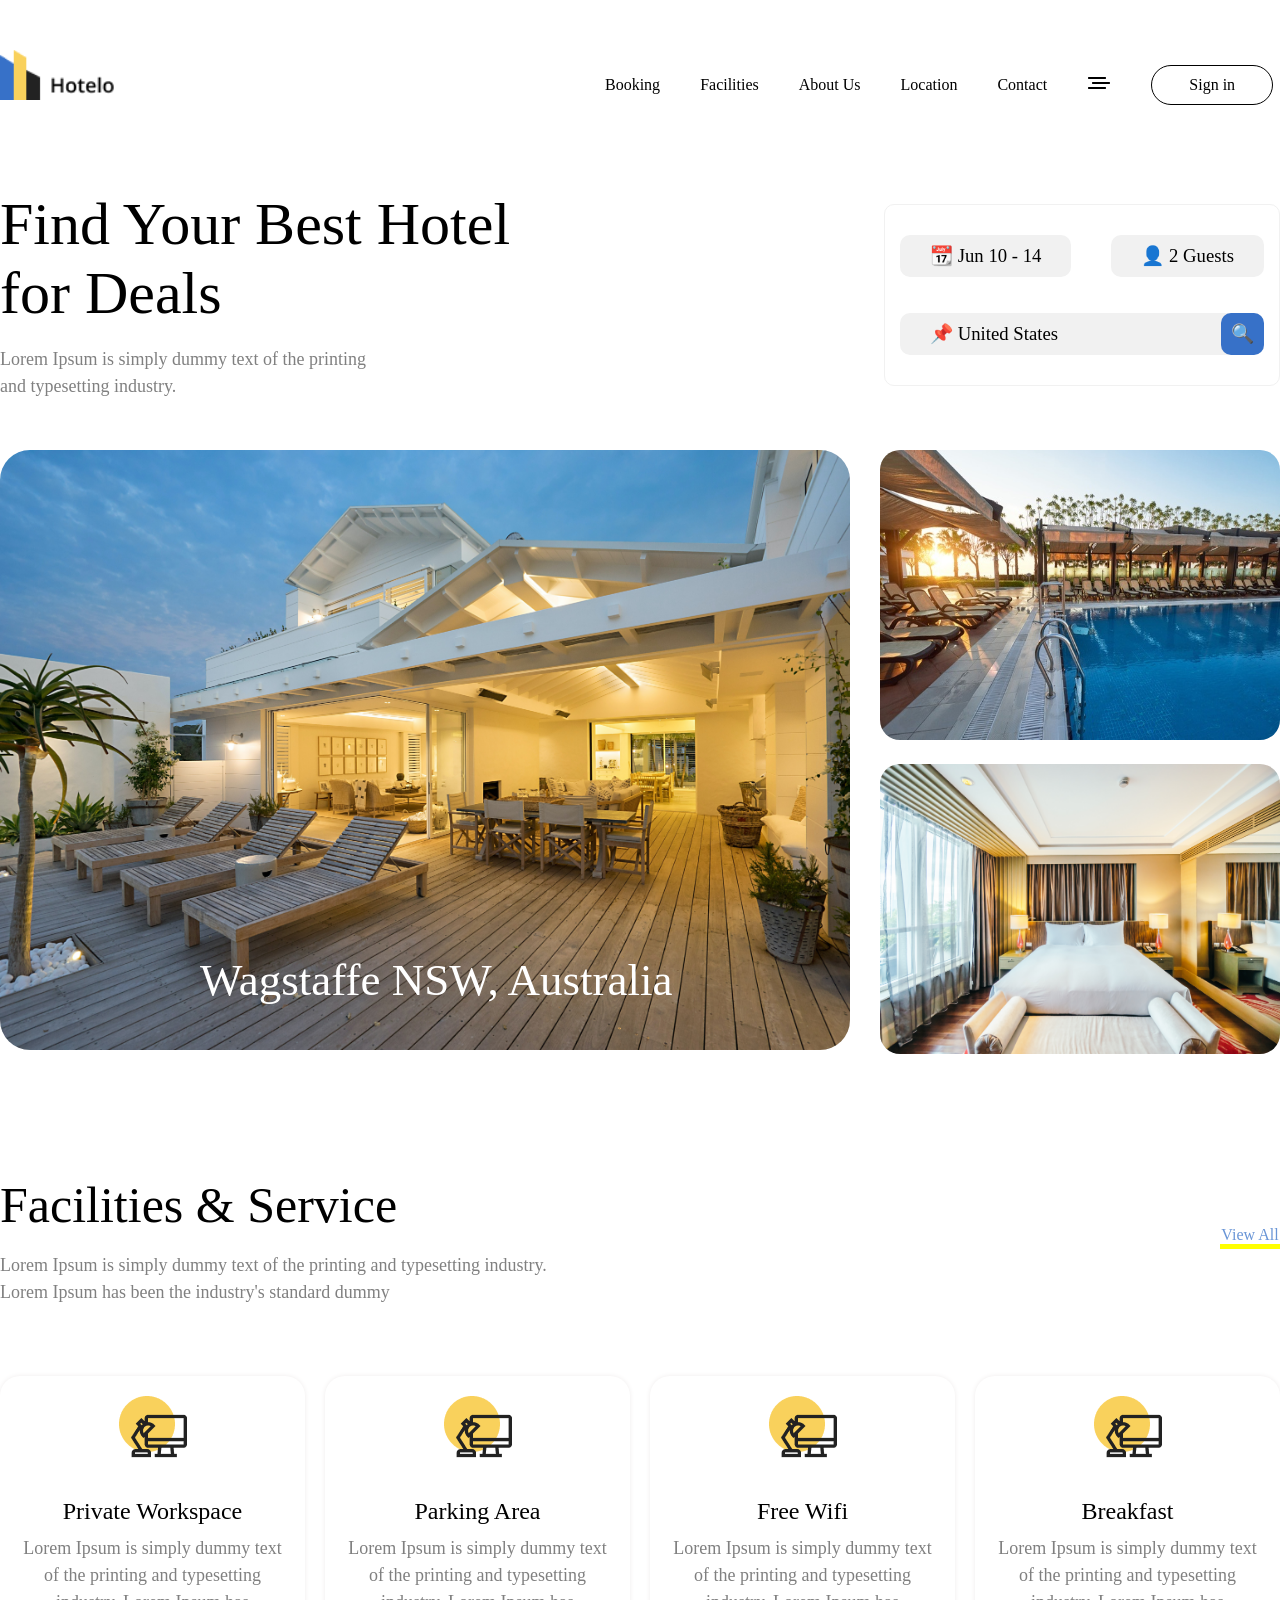
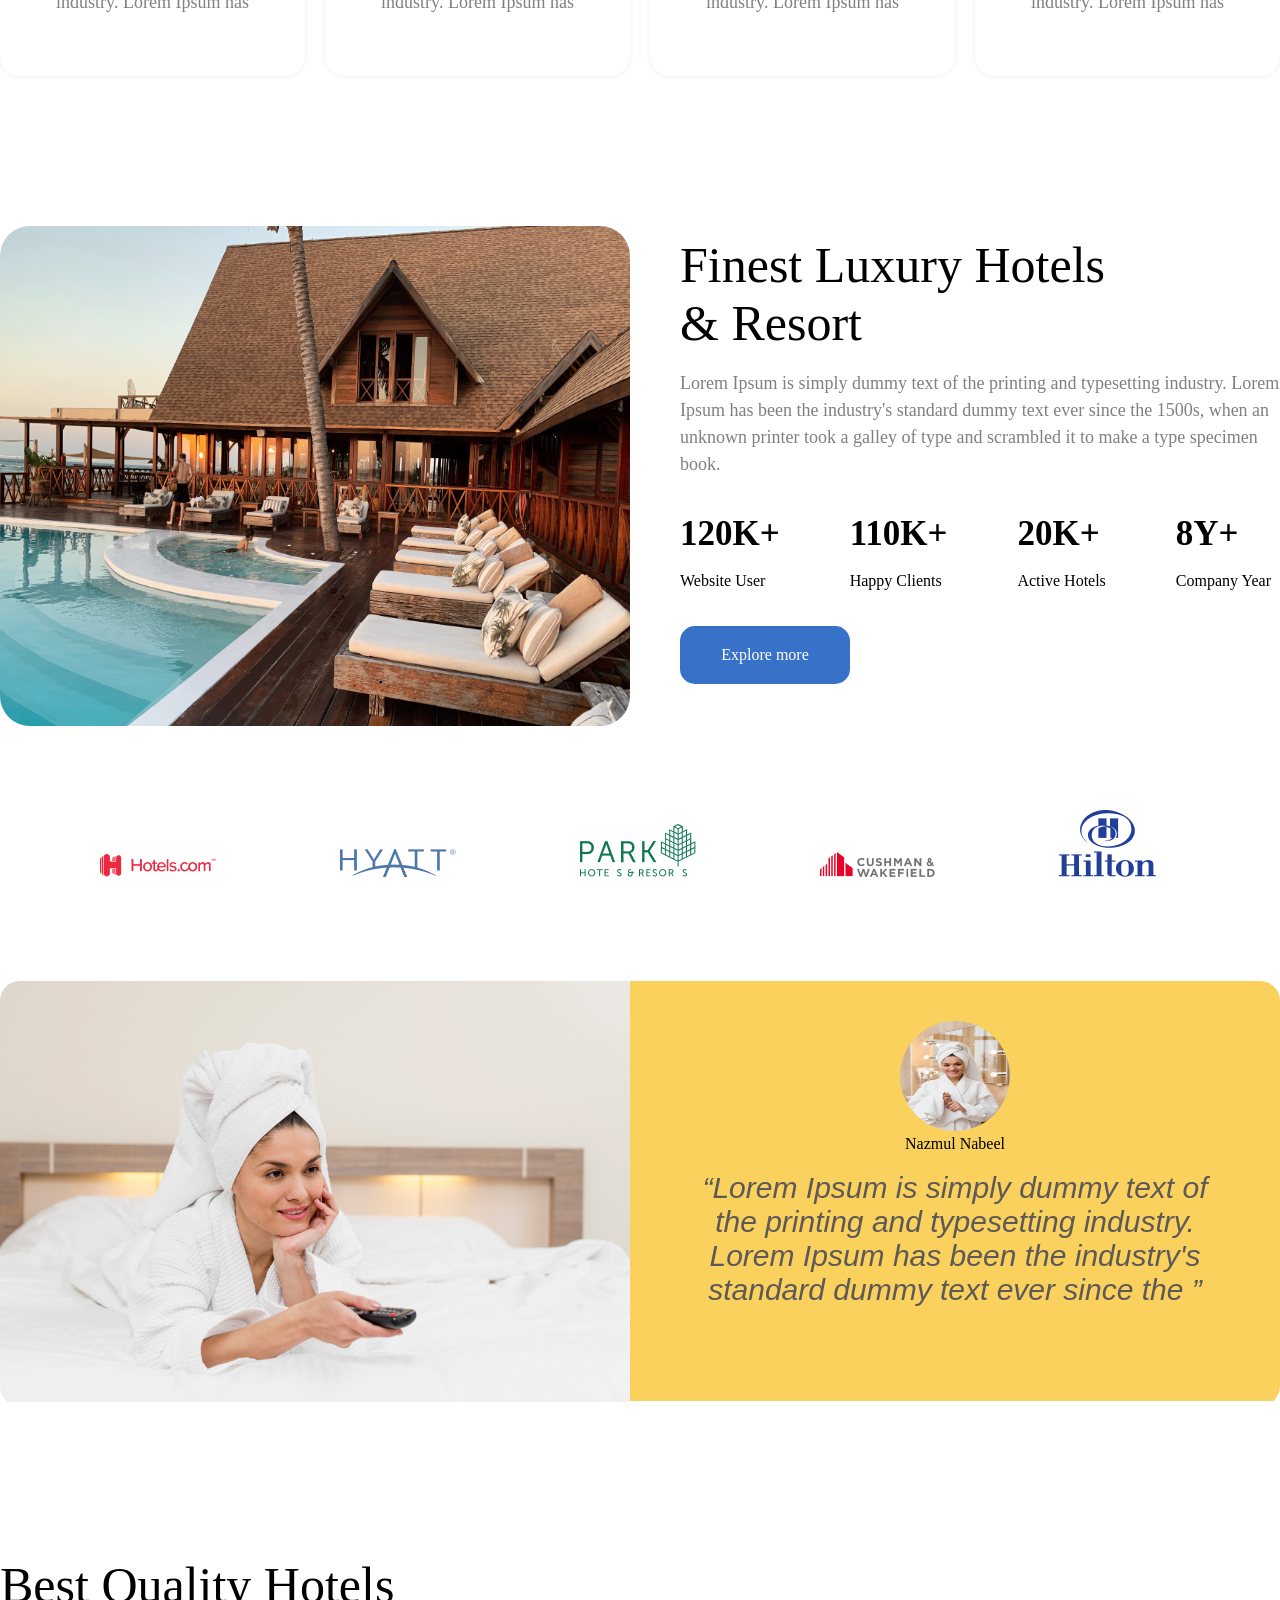
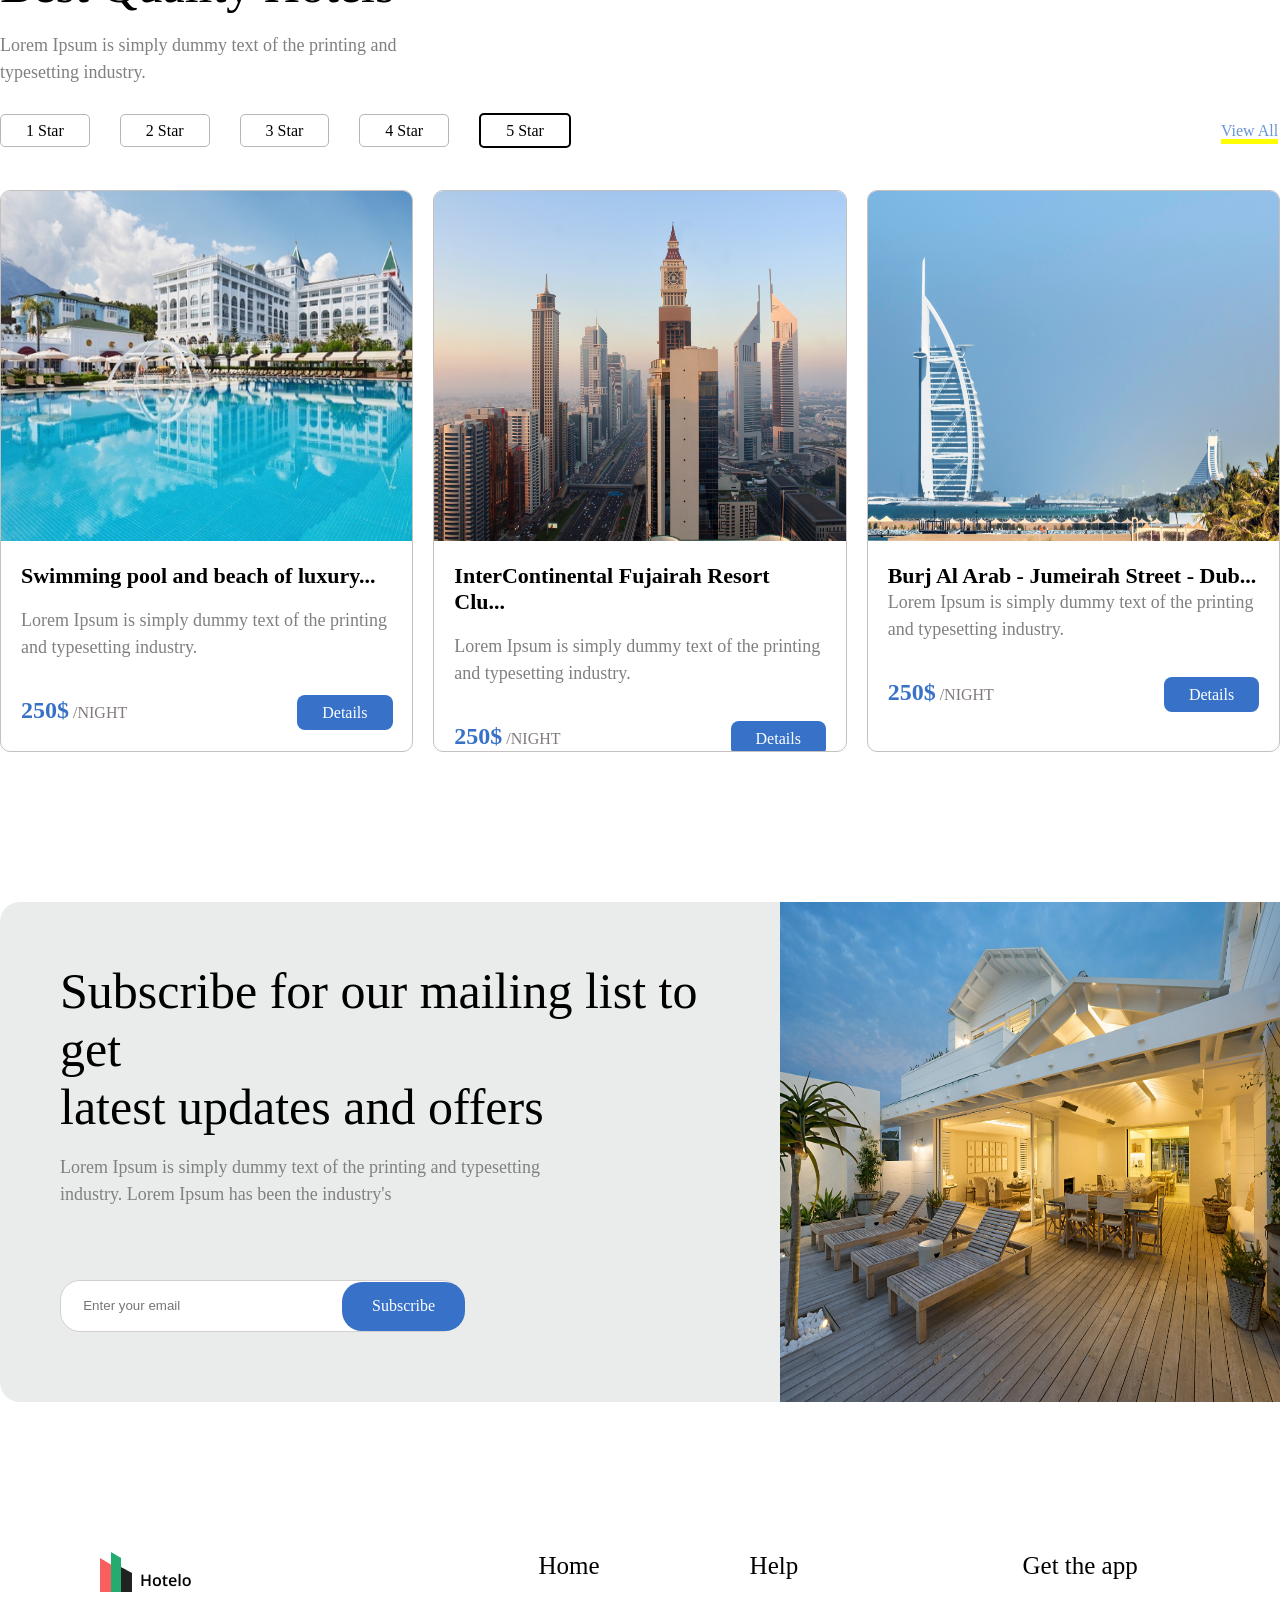
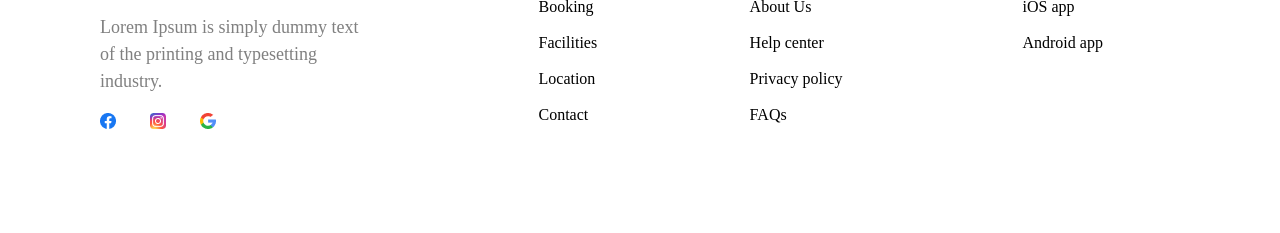
==== index.html @ 79c93b38 "sector okhir" ====
<!DOCTYPE html>
<html lang="en">
<head>
    <meta charset="UTF-8">
    <meta name="viewport" content="width=device-width, initial-scale=1.0">
    <title>Document</title>
    <link rel="stylesheet" href="barnoma.css">
</head>
<body>
    <div class="yak">
        <img src="/suratho/logo.png" alt="">
        <div class="a">
            <p>Booking</p>
            <p>Facilities</p>
            <p>About Us</p>
            <p>Location</p>
            <p>Contact</p>
            <p><img src="/suratho/menu.png" alt=""></p>
            <p class="a2">Sign in</p>
        </div>
    </div><br><br><br><br><br>
    <div class="du">
        <div>
            <h1 class="h1">Find Your Best Hotel <br> for Deals</h1><br>
            <p class="b2">Lorem Ipsum is simply dummy text of the printing <br> and typesetting industry.</p>
        </div>

        <div class="diva">
        <div class="divcha l">
            <h3 class="h33" >📆 Jun 10 - 14</h3>
            <h3 class="h33" >👤 2 Guests</h3>
        </div><br><br>
        <div class="divcha divcha2">
            <h3 style="font-weight: 400; padding: 10px 30px;">📌 United States</h3>
            <h3 class="kobus">🔍</h3>
        </div>
        </div>
    </div>
    <div class="bb">
        <div class="bba">
            <img class="bb1" src="/suratho/0aa79cee4c5f9ad91caf1a76918bd764de455822.jpg" alt="">
            <p class="bb3">Wagstaffe NSW, Australia</p>
        </div>
        <div class="bbs">
            <img class="bb2" src="/suratho/0547943416022c13d3003c291d706c39757c4563.jpg" alt="">
            <img class="bb2" src="/suratho/b65bb3172a5871f28a7e9238abd52b79dd145bc7.jpg" alt="">
        </div>
    </div>
    <div class="se">
        <div class="c">
            <h1 class="c7">Facilities & Service</h1><br>
            <p class="b2">Lorem Ipsum is simply dummy text of the printing and typesetting industry. <br> Lorem Ipsum has been the industry's standard dummy </p>
        </div>
        <div class="cc">
            <p class="c1">View All</p></div>
    </div>
    <div class="cse">
        <div class="cc2">
            <img class="rasm" src="/suratho/Group 78.png" alt="">
            <p class="c5">Private Workspace</p>
            <p class="b2 p">Lorem Ipsum is simply dummy text of the printing and typesetting industry. Lorem Ipsum has</p>
        </div>
        <div class="cc2">
            <img class="rasm" src="/suratho/Group 78.png" alt="">
            <p class="c5">Parking Area</p>
            <p class="b2 p">Lorem Ipsum is simply dummy text of the printing and typesetting industry. Lorem Ipsum has</p>
        </div>
        <div class="cc2">
            <img class="rasm" src="/suratho/Group 78.png" alt="">
            <p class="c5">Free Wifi</p>
            <p class="b2 p">Lorem Ipsum is simply dummy text of the printing and typesetting industry. Lorem Ipsum has</p>
        </div>
        <div class="cc2">
            <img class="rasm" src="/suratho/Group 78.png" alt="">
            <p class="c5">Breakfast</p>
            <p class="b2 p">Lorem Ipsum is simply dummy text of the printing and typesetting industry. Lorem Ipsum has</p>
        </div>
    </div>
    <div class="chor">
        <div class="d"><img class="sur" src="/suratho/6e54459f9fb5a64832fabd87f2ac6a8c205bda63.jpg" alt=""></div>
        <div class="dd">
            <h1 class="c7">Finest Luxury Hotels <br>& Resort</h1><br> 
            <p class="b2">Lorem Ipsum is simply dummy text of the printing and typesetting industry. Lorem Ipsum has been the industry's standard dummy text ever since the 1500s, when an unknown printer took a galley of type and scrambled it to make a type specimen book.</p><br><br>
            <div class="dw">
                <div class="ddd">
                    <p class="d1">120K+</p><br>
                    <p>Website User</p>
                </div>
                <div class="ddd">
                    <p class="d1">110K+</p><br>
                    <p>Happy Clients</p>
                </div>
                <div class="ddd">
                    <p class="d1">20K+</p><br>
                    <p>Active Hotels</p>
                </div>
                <div class="ddd">
                    <p class="d1">8Y+</p><br>
                    <p>Company Year</p><br><br>
                </div>
            </div>
                <p class="d2">Explore more</p>
        </div>
    </div>
    <div class="panj">
        <img class="f" src="/suratho/Group (1).png" alt="">
        <img class="f" src="/suratho/Group (2).png" alt="">
        <img class="f" src="/suratho/g7402.png" alt="">
        <img class="" src="/suratho/Vector (2).png  " alt="">  <img class="f" src="/suratho/Vector (3).png" alt="">
        <img class="" src="/suratho/Group (3).png" alt="">
    </div>
    <div class="shash">
        <div class="g">    
            <img class="g1" src="/suratho/a42321b5734e60d9dc0d523585b0866c8ec7f13e.jpg" alt="">
        </div>
        <div class="gg">
            <img class="g2" src="/suratho/0a1e91fcc7a2b1d5b880a7ae38500f1c8b71940d.jpg" alt="">
            <p>Nazmul Nabeel</p><br>
            <p class="g3">“Lorem Ipsum is simply dummy text of the printing and typesetting industry. Lorem Ipsum has been the industry's standard dummy text ever since the ”</p>
        </div>
    </div>
    <div class="haft">
        <div class="h">
            <h1 class="c7">Best Quality Hotels</h1><br>
            <p class="b2">Lorem Ipsum is simply dummy text of the printing and <br> typesetting industry.</p><br><br>   
            <span class="h3">1 Star</span><span class="h3">2 Star</span><span class="h3">3 Star</span><span class="h3">4 Star</span><span class="h2">5 Star</span><span class="c1">View All</span>
        </div>
        <div class="hh">
            <div class="hh1">
                <img class="h5" src="/suratho/d17e1e470714a8e308508e9b78831f2c15919e12.jpg" alt=""><br><br>
                <h3 class="h8">Swimming pool and beach of luxury...</h3><br>
                <p class="b2 i">Lorem Ipsum is simply dummy text of the printing and typesetting industry.</p><br><br>
                <span class="h10">250$</span><span class="h9"> /NIGHT</span><span class="h11">Details</span>
            </div>
            <div class="hh1">
                <img class="h5" src="/suratho/82d24fffd10d985c1728a6e87078d28a005b0eaf.jpg" alt=""><br><br>
                <h3 class="h8">InterContinental Fujairah Resort Clu...</h3><br>
                <p class="b2 i">Lorem Ipsum is simply dummy text of the printing and typesetting industry.</p><br><br>
                <span class="h10">250$</span><span class="h9"> /NIGHT</span><span class="h11">Details</span>
            </div>
            <div class="hh1">
                <img class="h5" src="/suratho/8c123b7ab0edb8a42778b303db8c836d6b7d6777.jpg" alt=""><br><br>
                <h3 class="h8">Burj Al Arab - Jumeirah Street - Dub...</h3><br50px>
                <p class="b2 i">Lorem Ipsum is simply dummy text of the printing and typesetting industry.</p><br><br>
                <span class="h10">250$</span><span class="h9"> /NIGHT</span><span class="h11">Details</span>
            </div>
        </div>
    </div>
    <div class="hasht">
        <div class="j">
            <h1 class="c7 v">Subscribe for our mailing list to get <br> latest updates and offers</h1><br>
            <p class="b2">Lorem Ipsum is simply dummy text of the printing and typesetting <br> industry. Lorem Ipsum has been the industry's </p><br><br><br><br>
            <div class="jj">
                <input class="j1" type="text" placeholder="      Enter your email"><span class="j2">Subscribe</span>
            </div>
        </div>
        <div class="jjj">
            <img class="j3" src="/suratho/0aa79cee4c5f9ad91caf1a76918bd764de455822.jpg" alt="">
        </div>
    </div>
    <div class="nuh">
        <div class="k">
            <img src="/suratho/Group 19.png" alt=""><br><br>
            <p class="b2">Lorem Ipsum is simply dummy text <br> of the printing and typesetting <br> industry.</p><br>
                <img class="k1" src="/suratho/Group 23.png" alt="">
                <img class="k1" src="/suratho/Group 24.png" alt="">
                <img src="/suratho/search 1.png" alt="">
        </div>
        <div class="kk">
            <p class="k3">Home</p><br>
            <p>Booking</p><br>
            <p>Facilities</p><br>
            <p>Location</p><br>
            <p>Contact</p>
        </div>
        <div class="kkk">
          <p class="k3">Help</p><br>
            <p>About Us</p><br>
            <p>Help center</p><br>
            <p>Privacy policy</p><br>
            <p>FAQs</p>   
        </div>
        <div class="kkkk">
          <p class="k3">Get the app</p><br>
            <p>iOS app</p><br>
            <p>Android app</p><br> 
        </div>
    </div>
</body>
</html>
---- barnoma.css ----
*{
    margin: 0;
    padding: 0;
}
body{
   max-width: 1280px;
   margin: auto;
   margin-bottom: 100px;
}
.yak{
    display: flex;
    height: 50px;
    margin-top: 50px;
}
.a{
    display: flex;
    gap: 40px;
    padding-left: 490px;
    padding-top: 20px;
    align-items: center;
}
.a1{
    padding-top: 20px;
    padding-left: 15px;
}
.a2{
    border: 1px solid black;
    border-radius: 40px;
    width: 80px;
    text-align: center;
    padding: 10px 20px;   
}
.divcha{
    display: flex;
    justify-content: space-between;
}
.diva{
    border: 1px solid rgb(241, 241, 241);
    width: fit-content;
    border-radius: 10px;
    padding:30px 15px;
}
.b2{
    font-size: 18px;
    color: gray;
    line-height: 1.5;
}
.h33{
    background-color: rgb(241, 241, 241) ;
    padding: 10px 30px;
    border-radius: 10px;
    font-weight: 400;
}
.h4{
    font-weight: 400; 
    padding: 10px 30px;
}
.divcha2{
    background-color: rgb(241, 241, 241) ;
    align-items: center;
    border-radius: 10px;
}
.kobus{
    background-color: #3771C8;
    padding: 10px;
    border-radius: 10px;
    font-weight: 400;
}
.l{
    gap: 40px;
}
.du{
    display: flex;
    align-items: center;
    justify-content: space-between;
}
.h1{
    font-size: 60px;
    font-weight: 500;
}
.bb{
    display: flex;
    gap: 30px;
    padding-top: 50px;
}
.bb1{
    width: 850px;
    height: 600px;
    border-radius: 30px;
}
.bb2{
    border-radius: 20px;
    width: 400px;
    height: 290px;
    margin-bottom: 20px;
}
.bb3{
    position: sticky;
    font-size: 45px;
    padding-left: 200px;
    color: white;
    position: relative;
    bottom: 100px;
}
.se{
    display: flex;
    justify-content: space-between;
    margin-top: 70px;
}
.c7{
    font-size: 50px;
    font-weight: 500;
}
.c1{
    color: #6995D6;
    padding-top: 50px;
    border-bottom: 5px solid yellow;
    width: 60px;
    text-align: center;
}
.cse{
    margin-top: 70px;
    display: flex;
    gap: 20px;
    text-align: center; 
}
.cc2{
    height: 300px;
    box-shadow: 0px 0px 5px rgb(239, 236, 236);
    border-radius: 20px;
}
.rasm{
    padding: 20px 0px;
}
.c5{
    padding-top: 10px;
    font-size: 24px;
    padding-bottom: 10px;
}
.p{
    padding: 0px 20px;
}
.chor{
    margin-top: 150px;
    margin-bottom: 80px;
    display: flex;
    gap: 50px;
}
.sur{
    width: 630px;
    height: 500px;
    border-radius: 30px;
}
.dd{
    padding-top: 10px;
}
.dw{
    display: flex; 
    gap: 70px;
}
.d1{
    font-size: 35px;
    font-weight: 800;
}
.d2{
    background-color: #3771C8;
    padding: 20px 40px;
    color: white;
    width: 90px;
    text-align: center;
    border-radius: 15px;
}
.panj{
    margin: 0px 100px;
    margin-bottom: 100px;
}
.f{
    padding-right: 120px;
}
.shash{
    display: flex;
    margin-bottom: 150px;
    border-radius: 20px;
    overflow: hidden;
}
.g1{
    width: 630px;
}
.g2{
    width: 110px;
    height: 110px;
    border-radius: 50%;
}
.gg{
    background-color: #F9D15C;
    text-align: center;
    padding: 40px 70px;
    height: 340px;
}
.g3{
    font-family: 'Open Sans', sans-serif;
    font-style: italic;
    font-size: 30px;
    color: rgb(94, 89, 89);
}
.h3{
    border: 1px solid rgb(184, 181, 181);
    margin-right: 30px;
    padding: 7px 25px;
    border-radius: 5px;
}
.h2{
    border: 2px solid black;
    margin-right: 650px;
    padding: 7px 25px;
    border-radius: 5px;
}
.hh{
    padding-top: 50px;
    display: flex;
    gap: 20px;
}
.hh1{
    border: 1px solid rgb(199, 192, 192);
    border-radius: 10px;
    overflow: hidden;
    height: 560px;
}
.h5{
    width: 450px;
    height: 350px;
}
.h8{
    font-size: 22px;
    padding: 0px 20px;
}
.h9{
    color: rgb(130, 122, 122);
}
.h10{
    font-size: 24px;
    color: #3771C8;
    padding-left: 20px;
    font-weight: 700;
}
.h11{
    margin-left: 170px;
    background-color: #3771C8;
    padding: 9px 25px;
    color: white;
    border-radius: 8px;
}
.i{
    padding-left: 20px;
}
.hasht{
    margin-top: 150px;
    margin-bottom: 150px;
    display: flex;
    gap: 70px;
    background-color: #EAECEB;
    padding-left: 60px;
    height: 500px;
    border-radius: 20px;
}
.v{
    padding-top: 60px;
}
.j1{
    width: 400px;
    height: 50px;
    border-radius: 20px;
    border: 1px solid rgb(214, 207, 207);
}
.j2{
    background-color: #3771C8;
    border-radius: 20px;
    position: relative;
    left: -120px;
    color: white;
    padding-top: 14.5px;
    padding-bottom: 17.5px;
    padding-left: 30px;
    padding-right: 30px;
}
.j3{
    width: 500px;
    height: 500px;
}
.nuh{
    margin: 0px 100px;
    display: flex;
    gap: 100px;

}
.k1{
    padding-right: 30px;
}
.k3{
    font-size: 25px;
    font-weight: 500;
}
.kk{
    padding-left: 80px;
    padding-right: 50px;
}
.kkk{
    padding-right: 80px;
}
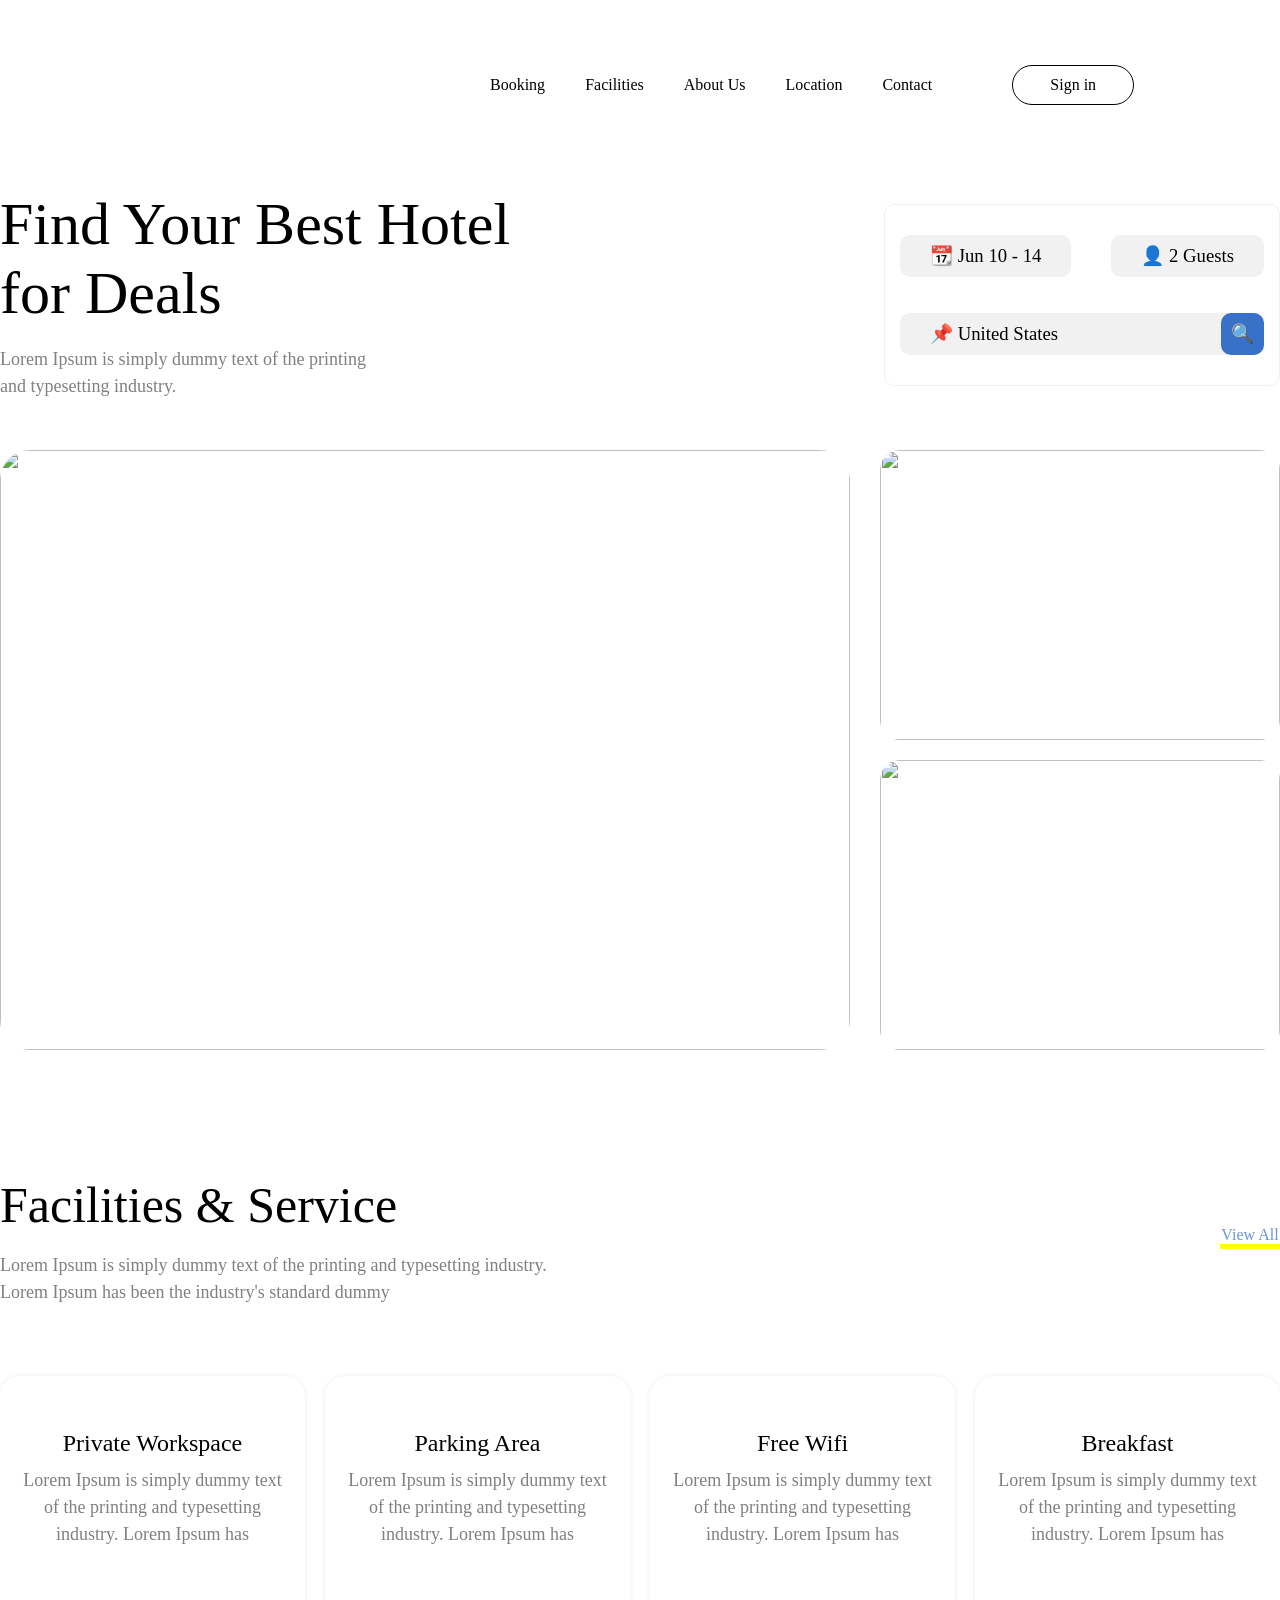
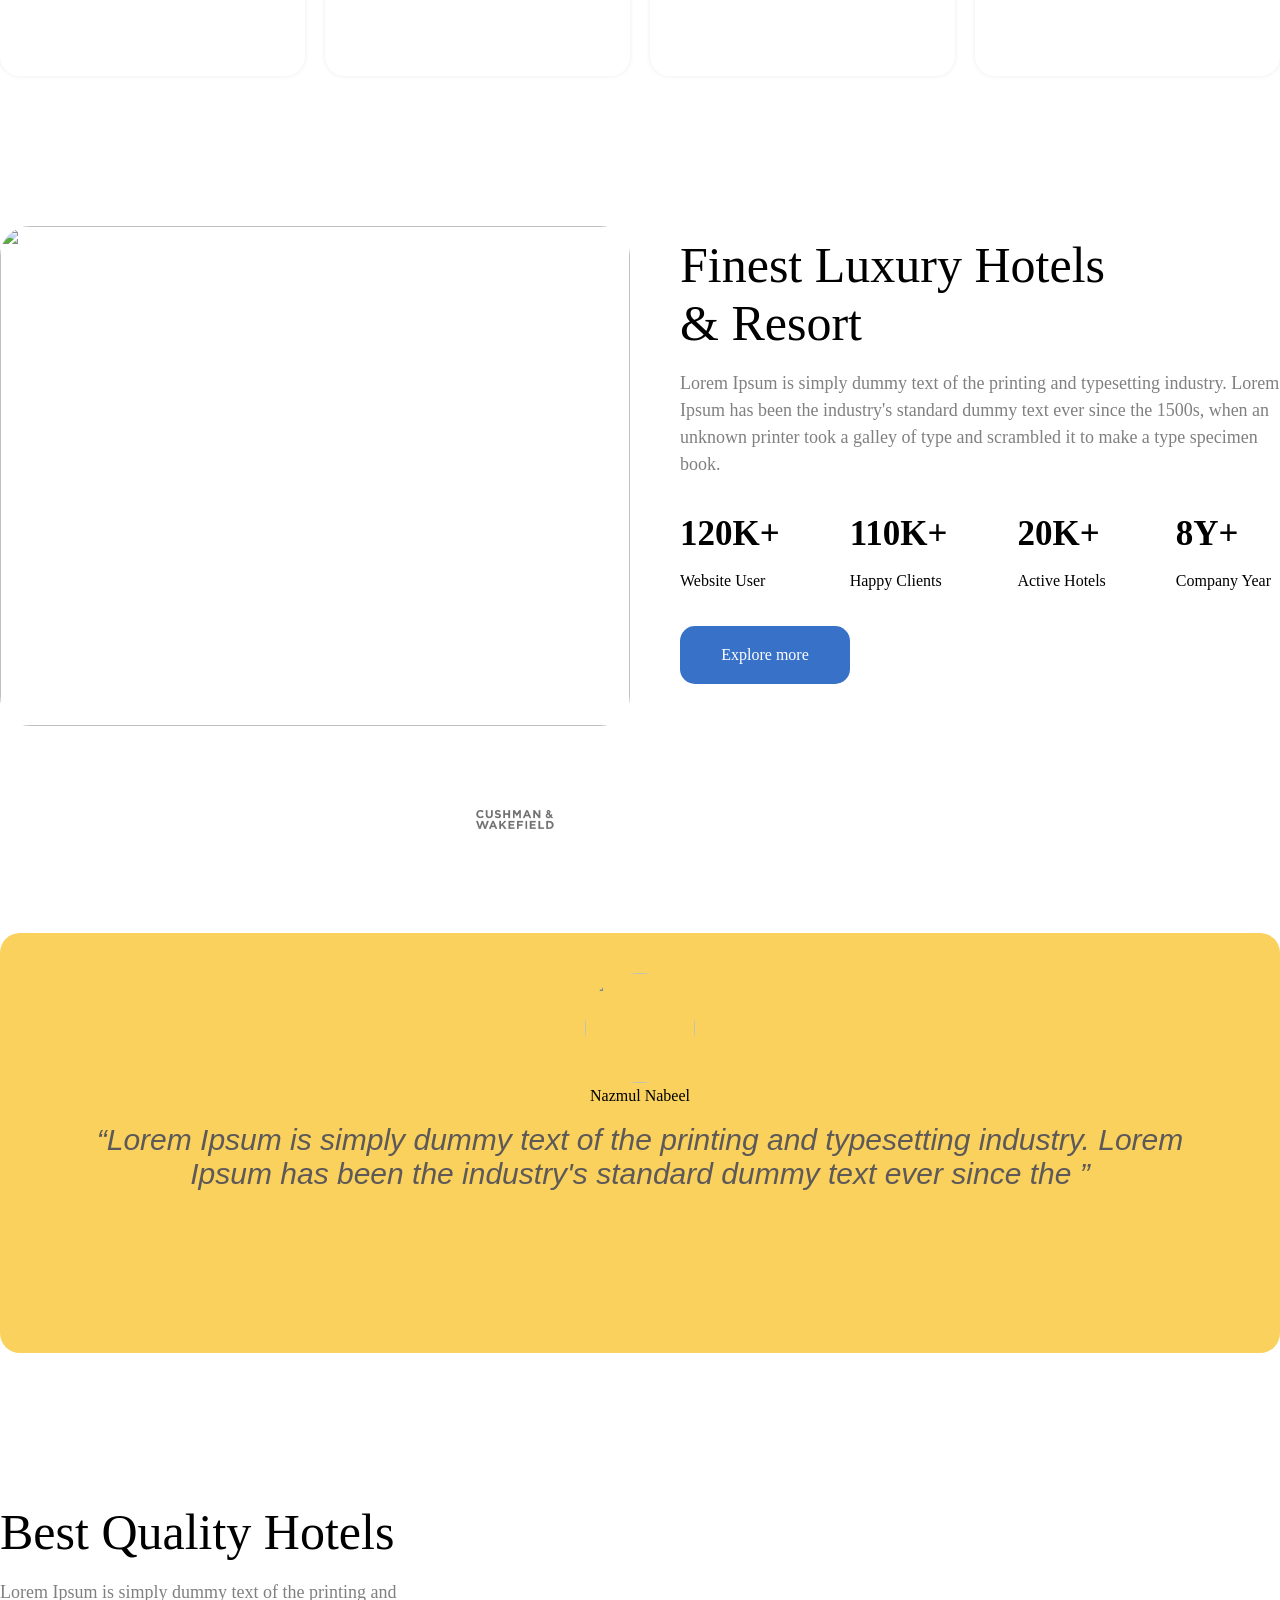
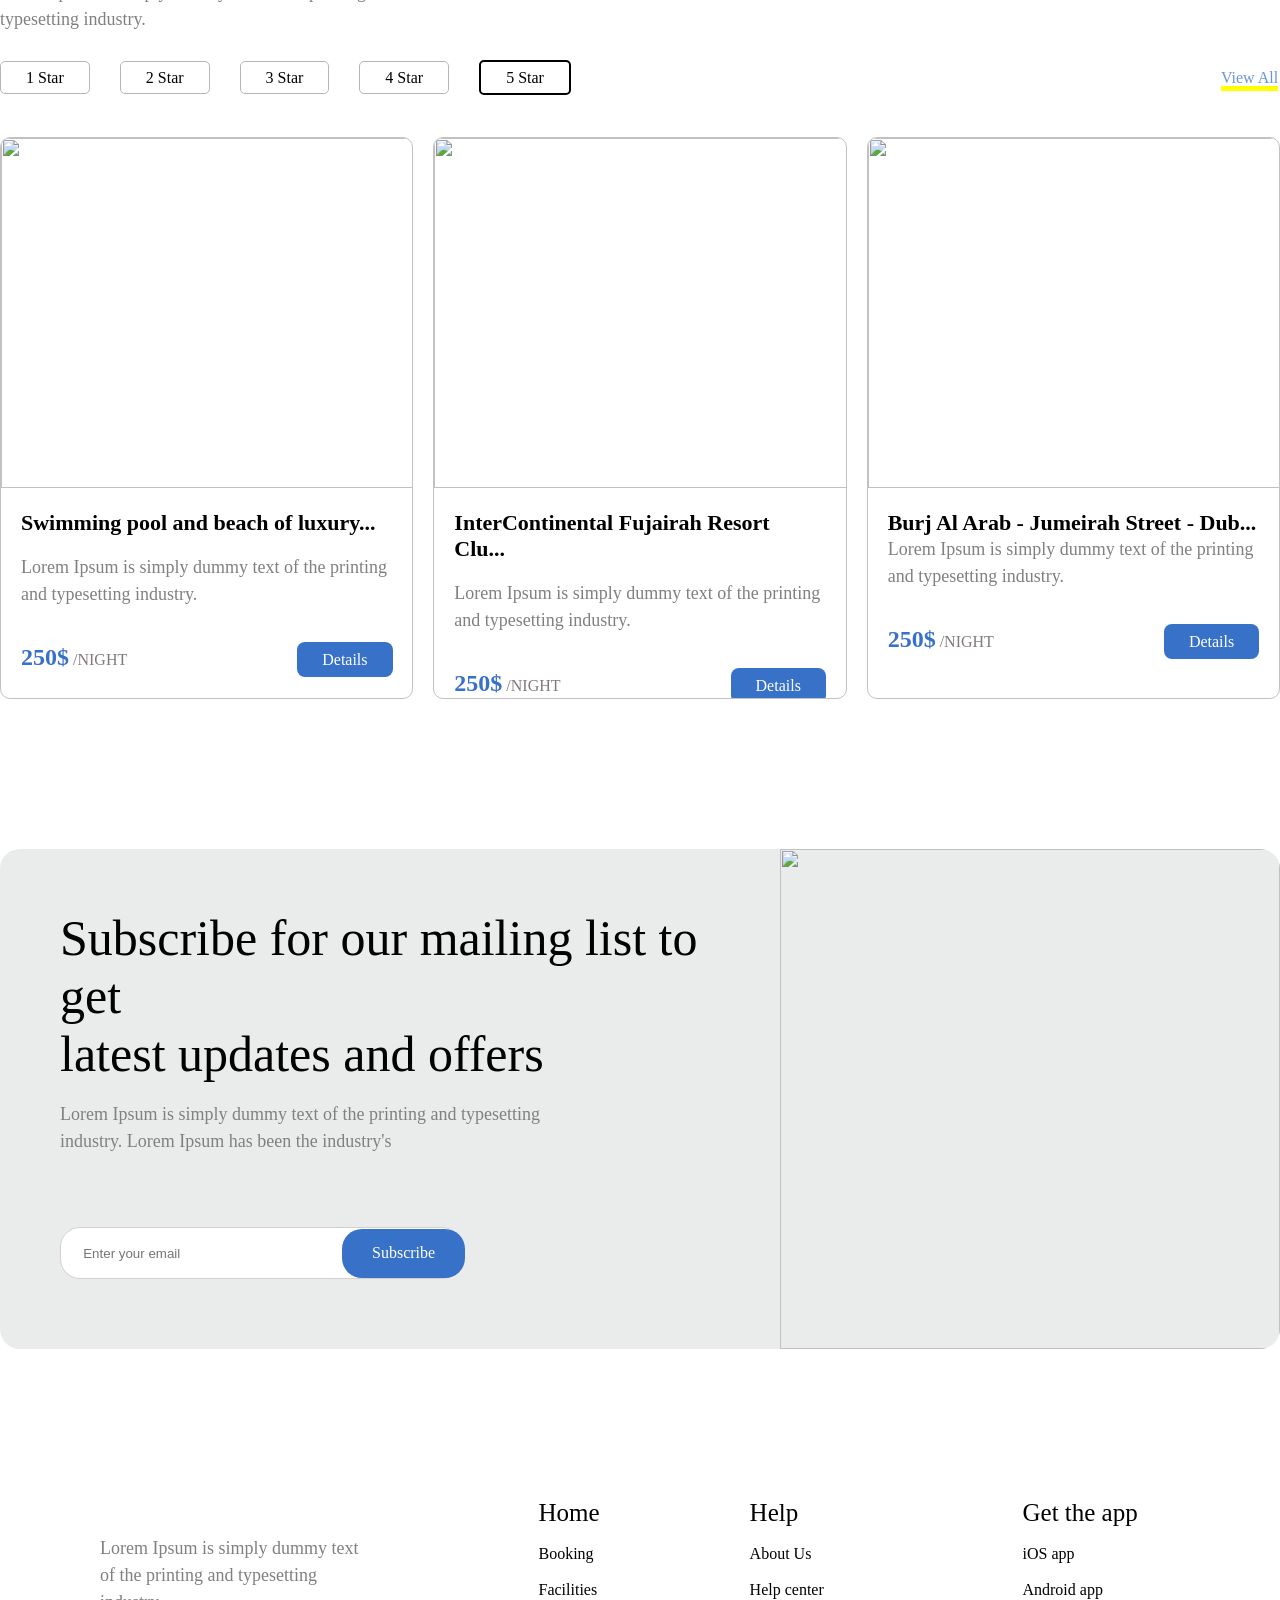
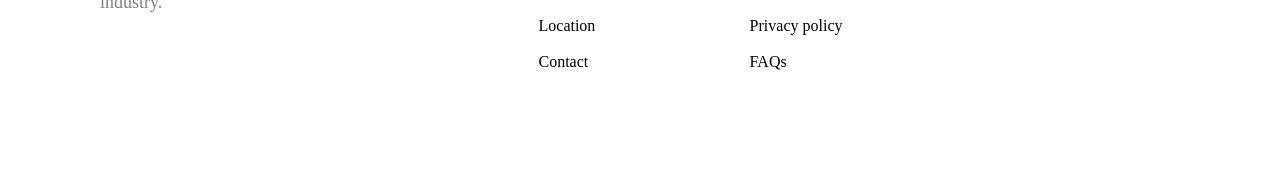
==== commit 305b8032: "tamom" ====
--- a/index.html
+++ b/index.html
@@ -8,14 +8,14 @@
 </head>
 <body>
     <div class="yak">
-        <img src="/suratho/logo.png" alt="">
+        <img src="suratho./logo.png" alt="">
         <div class="a">
             <p>Booking</p>
             <p>Facilities</p>
             <p>About Us</p>
             <p>Location</p>
             <p>Contact</p>
-            <p><img src="/suratho/menu.png" alt=""></p>
+            <p><img src="suratho./menu.png" alt=""></p>
             <p class="a2">Sign in</p>
         </div>
     </div><br><br><br><br><br>
@@ -38,12 +38,12 @@
     </div>
     <div class="bb">
         <div class="bba">
-            <img class="bb1" src="/suratho/0aa79cee4c5f9ad91caf1a76918bd764de455822.jpg" alt="">
+            <img class="bb1" src="suratho./0aa79cee4c5f9ad91caf1a76918bd764de455822.jpg" alt="">
             <p class="bb3">Wagstaffe NSW, Australia</p>
         </div>
         <div class="bbs">
-            <img class="bb2" src="/suratho/0547943416022c13d3003c291d706c39757c4563.jpg" alt="">
-            <img class="bb2" src="/suratho/b65bb3172a5871f28a7e9238abd52b79dd145bc7.jpg" alt="">
+            <img class="bb2" src="suratho./0547943416022c13d3003c291d706c39757c4563.jpg" alt="">
+            <img class="bb2" src="suratho./b65bb3172a5871f28a7e9238abd52b79dd145bc7.jpg" alt="">
         </div>
     </div>
     <div class="se">
@@ -56,28 +56,28 @@
     </div>
     <div class="cse">
         <div class="cc2">
-            <img class="rasm" src="/suratho/Group 78.png" alt="">
+            <img class="rasm" src="suratho./Group 78.png" alt="">
             <p class="c5">Private Workspace</p>
             <p class="b2 p">Lorem Ipsum is simply dummy text of the printing and typesetting industry. Lorem Ipsum has</p>
         </div>
         <div class="cc2">
-            <img class="rasm" src="/suratho/Group 78.png" alt="">
+            <img class="rasm" src="suratho./Group 78.png" alt="">
             <p class="c5">Parking Area</p>
             <p class="b2 p">Lorem Ipsum is simply dummy text of the printing and typesetting industry. Lorem Ipsum has</p>
         </div>
         <div class="cc2">
-            <img class="rasm" src="/suratho/Group 78.png" alt="">
+            <img class="rasm" src="suratho./Group 78.png" alt="">
             <p class="c5">Free Wifi</p>
             <p class="b2 p">Lorem Ipsum is simply dummy text of the printing and typesetting industry. Lorem Ipsum has</p>
         </div>
         <div class="cc2">
-            <img class="rasm" src="/suratho/Group 78.png" alt="">
+            <img class="rasm" src="suratho./Group 78.png" alt="">
             <p class="c5">Breakfast</p>
             <p class="b2 p">Lorem Ipsum is simply dummy text of the printing and typesetting industry. Lorem Ipsum has</p>
         </div>
     </div>
     <div class="chor">
-        <div class="d"><img class="sur" src="/suratho/6e54459f9fb5a64832fabd87f2ac6a8c205bda63.jpg" alt=""></div>
+        <div class="d"><img class="sur" src="suratho./6e54459f9fb5a64832fabd87f2ac6a8c205bda63.jpg" alt=""></div>
         <div class="dd">
             <h1 class="c7">Finest Luxury Hotels <br>& Resort</h1><br> 
             <p class="b2">Lorem Ipsum is simply dummy text of the printing and typesetting industry. Lorem Ipsum has been the industry's standard dummy text ever since the 1500s, when an unknown printer took a galley of type and scrambled it to make a type specimen book.</p><br><br>
@@ -103,18 +103,18 @@
         </div>
     </div>
     <div class="panj">
-        <img class="f" src="/suratho/Group (1).png" alt="">
-        <img class="f" src="/suratho/Group (2).png" alt="">
-        <img class="f" src="/suratho/g7402.png" alt="">
-        <img class="" src="/suratho/Vector (2).png  " alt="">  <img class="f" src="/suratho/Vector (3).png" alt="">
-        <img class="" src="/suratho/Group (3).png" alt="">
+        <img class="f" src="suratho./Group (1).png" alt="">
+        <img class="f" src="suratho./Group (2).png" alt="">
+        <img class="f" src="suratho./g7402.png" alt="">
+        <img class="" src="suratho./Vector (2).png  " alt="">  <img class="f" src="suratho/Vector (3).png" alt="">
+        <img class="" src="suratho./Group (3).png" alt="">
     </div>
     <div class="shash">
         <div class="g">    
-            <img class="g1" src="/suratho/a42321b5734e60d9dc0d523585b0866c8ec7f13e.jpg" alt="">
+            <img class="g1" src="suratho./a42321b5734e60d9dc0d523585b0866c8ec7f13e.jpg" alt="">
         </div>
         <div class="gg">
-            <img class="g2" src="/suratho/0a1e91fcc7a2b1d5b880a7ae38500f1c8b71940d.jpg" alt="">
+            <img class="g2" src="suratho./0a1e91fcc7a2b1d5b880a7ae38500f1c8b71940d.jpg" alt="">
             <p>Nazmul Nabeel</p><br>
             <p class="g3">“Lorem Ipsum is simply dummy text of the printing and typesetting industry. Lorem Ipsum has been the industry's standard dummy text ever since the ”</p>
         </div>
@@ -127,19 +127,19 @@
         </div>
         <div class="hh">
             <div class="hh1">
-                <img class="h5" src="/suratho/d17e1e470714a8e308508e9b78831f2c15919e12.jpg" alt=""><br><br>
+                <img class="h5" src="suratho./d17e1e470714a8e308508e9b78831f2c15919e12.jpg" alt=""><br><br>
                 <h3 class="h8">Swimming pool and beach of luxury...</h3><br>
                 <p class="b2 i">Lorem Ipsum is simply dummy text of the printing and typesetting industry.</p><br><br>
                 <span class="h10">250$</span><span class="h9"> /NIGHT</span><span class="h11">Details</span>
             </div>
             <div class="hh1">
-                <img class="h5" src="/suratho/82d24fffd10d985c1728a6e87078d28a005b0eaf.jpg" alt=""><br><br>
+                <img class="h5" src="suratho./82d24fffd10d985c1728a6e87078d28a005b0eaf.jpg" alt=""><br><br>
                 <h3 class="h8">InterContinental Fujairah Resort Clu...</h3><br>
                 <p class="b2 i">Lorem Ipsum is simply dummy text of the printing and typesetting industry.</p><br><br>
                 <span class="h10">250$</span><span class="h9"> /NIGHT</span><span class="h11">Details</span>
             </div>
             <div class="hh1">
-                <img class="h5" src="/suratho/8c123b7ab0edb8a42778b303db8c836d6b7d6777.jpg" alt=""><br><br>
+                <img class="h5" src="suratho./8c123b7ab0edb8a42778b303db8c836d6b7d6777.jpg" alt=""><br><br>
                 <h3 class="h8">Burj Al Arab - Jumeirah Street - Dub...</h3><br50px>
                 <p class="b2 i">Lorem Ipsum is simply dummy text of the printing and typesetting industry.</p><br><br>
                 <span class="h10">250$</span><span class="h9"> /NIGHT</span><span class="h11">Details</span>
@@ -155,16 +155,16 @@
             </div>
         </div>
         <div class="jjj">
-            <img class="j3" src="/suratho/0aa79cee4c5f9ad91caf1a76918bd764de455822.jpg" alt="">
+            <img class="j3" src="suratho./Image (3).png" alt="">
         </div>
     </div>
     <div class="nuh">
         <div class="k">
-            <img src="/suratho/Group 19.png" alt=""><br><br>
+            <img src="suratho./Group 19.png" alt=""><br><br>
             <p class="b2">Lorem Ipsum is simply dummy text <br> of the printing and typesetting <br> industry.</p><br>
-                <img class="k1" src="/suratho/Group 23.png" alt="">
-                <img class="k1" src="/suratho/Group 24.png" alt="">
-                <img src="/suratho/search 1.png" alt="">
+                <img class="k1" src="suratho./Group 23.png" alt="">
+                <img class="k1" src="suratho./Group 24.png" alt="">
+                <img src="suratho./search 1.png" alt="">
         </div>
         <div class="kk">
             <p class="k3">Home</p><br>
--- a/barnoma.css
+++ b/barnoma.css
@@ -262,6 +262,7 @@
     padding-left: 60px;
     height: 500px;
     border-radius: 20px;
+    overflow: hidden;
 }
 .v{
     padding-top: 60px;
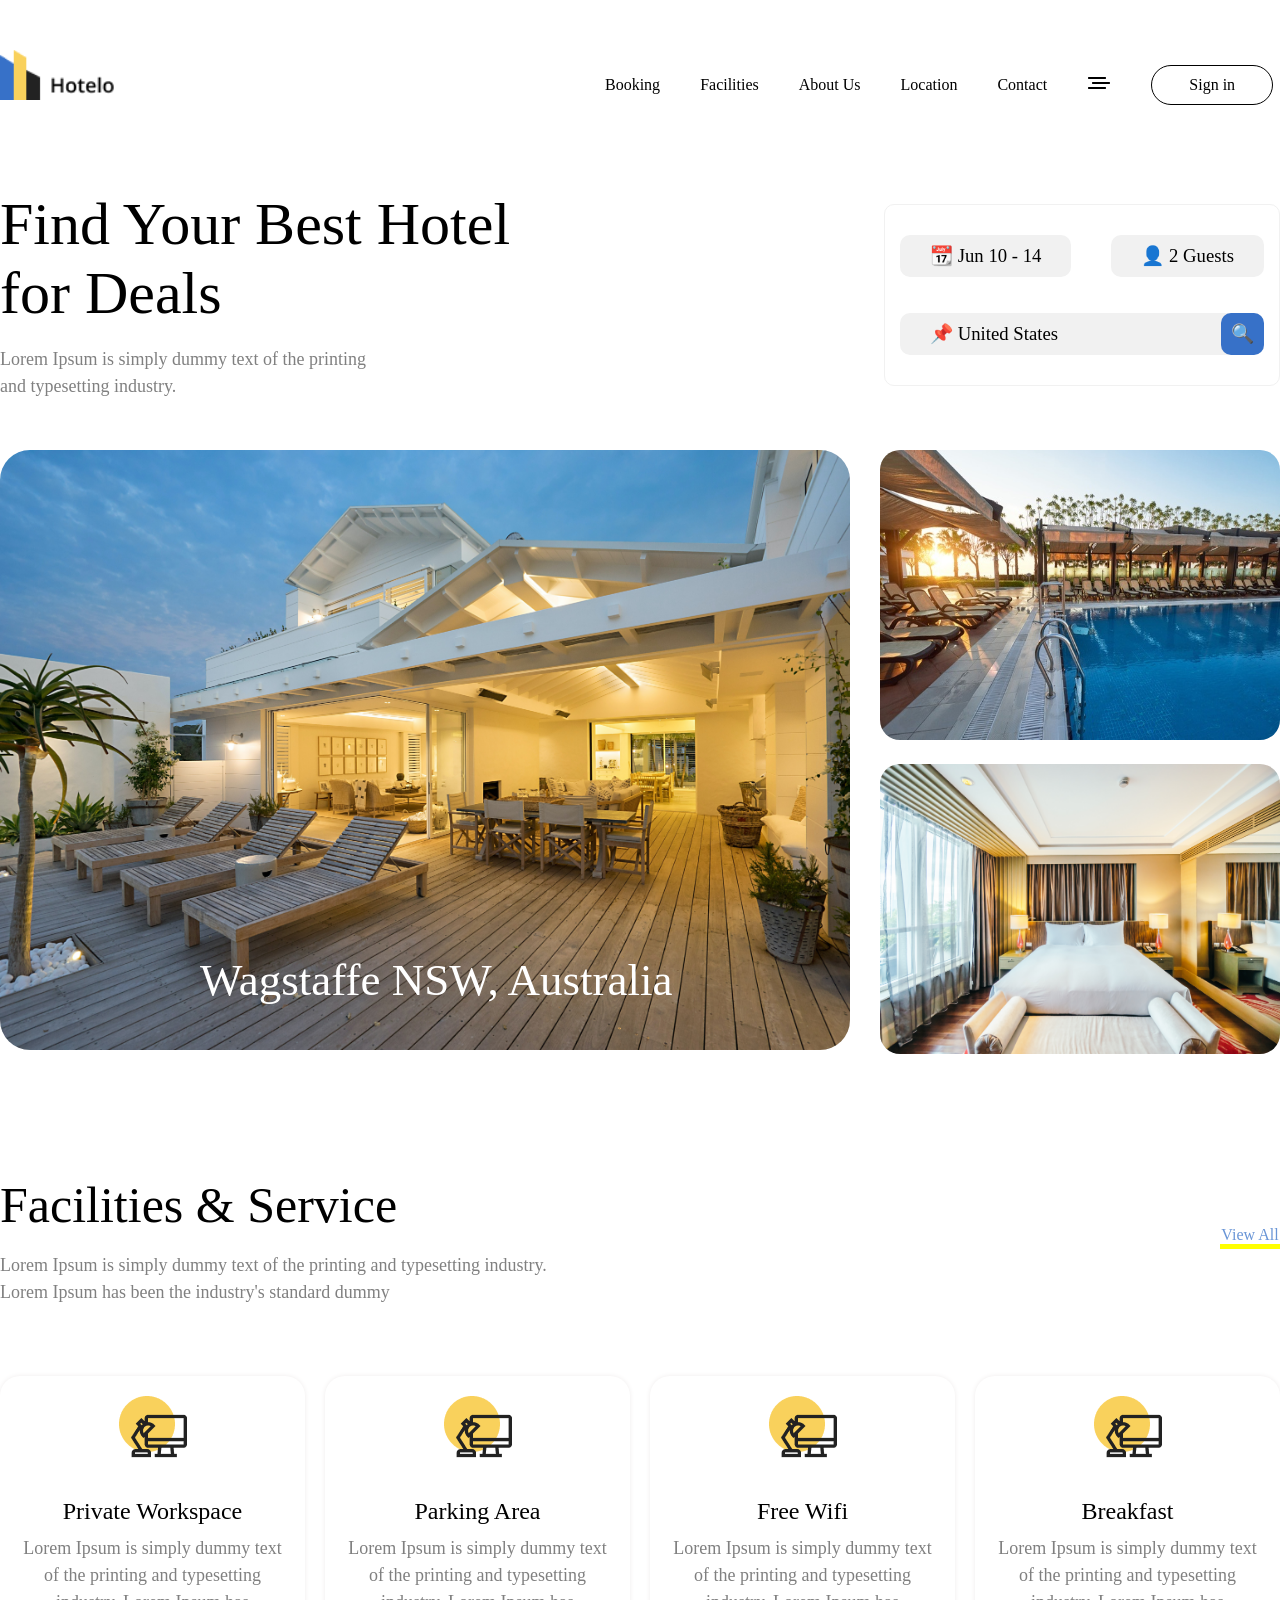
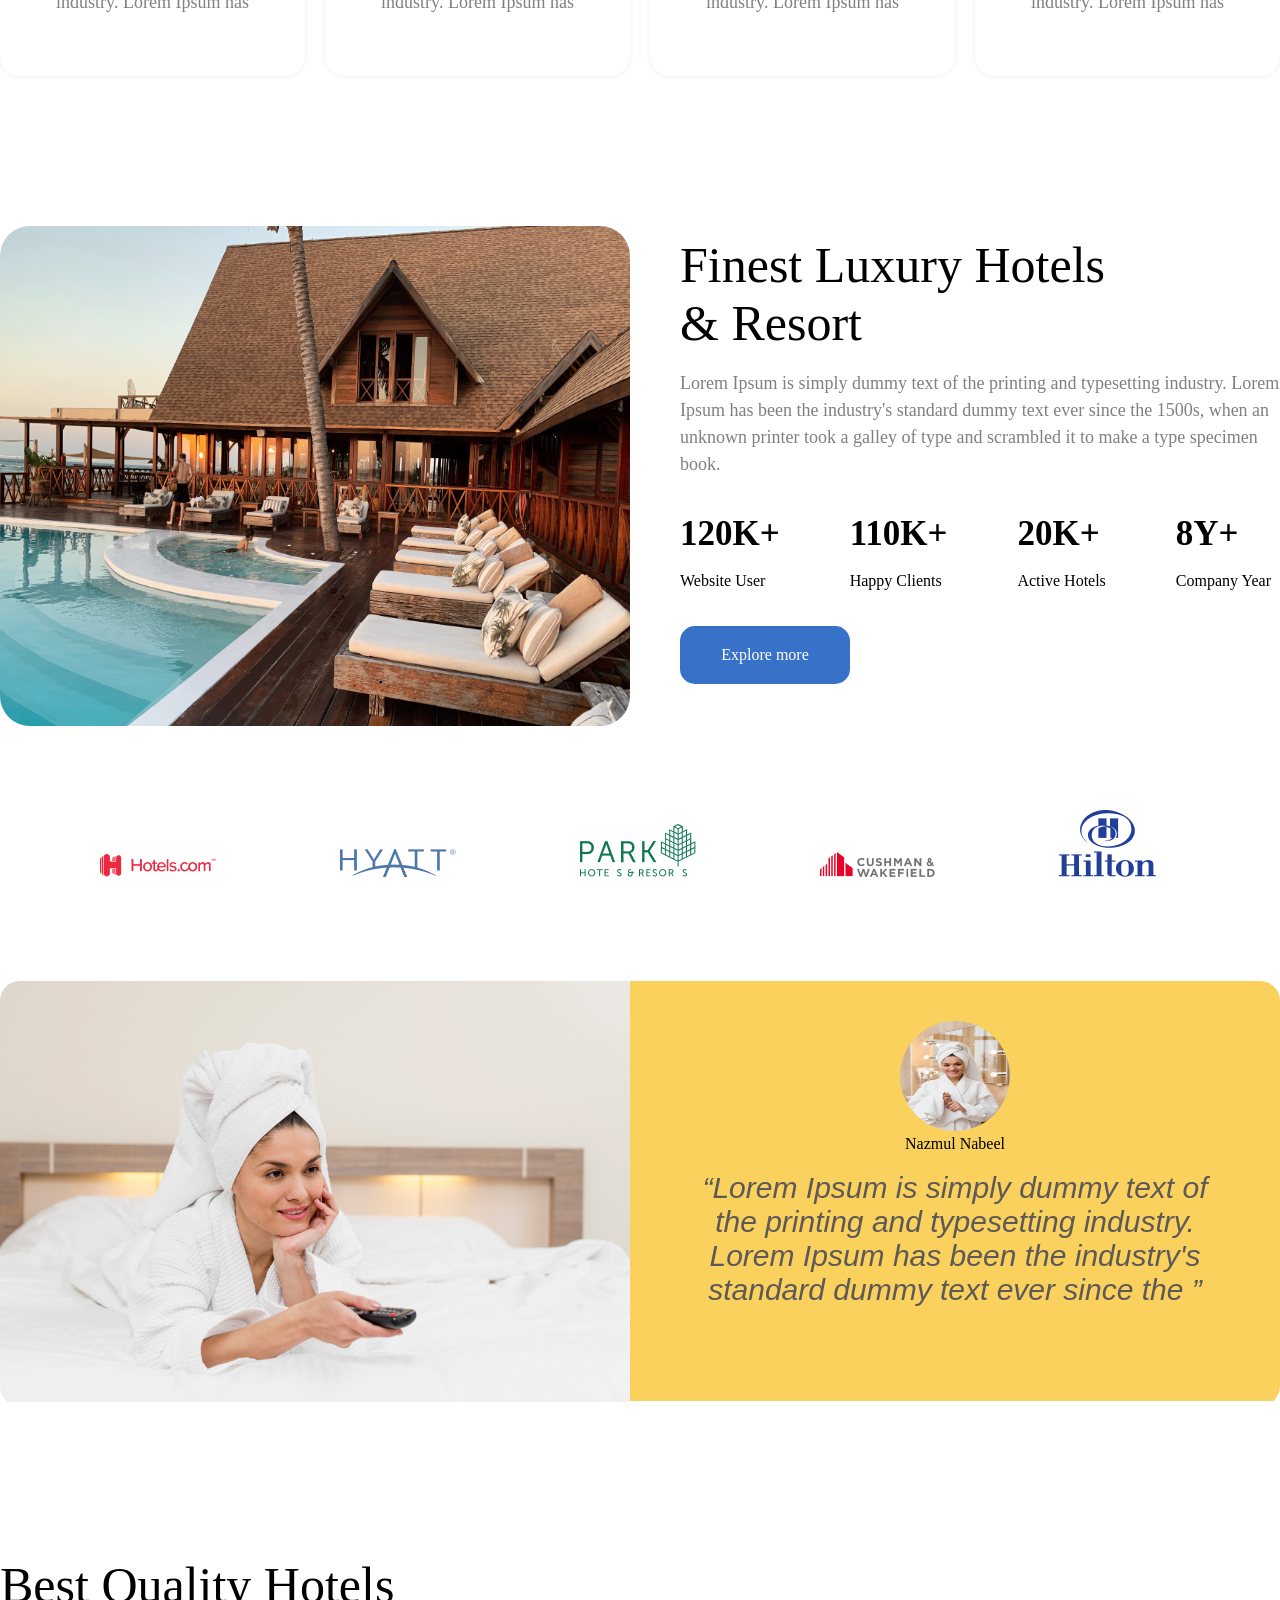
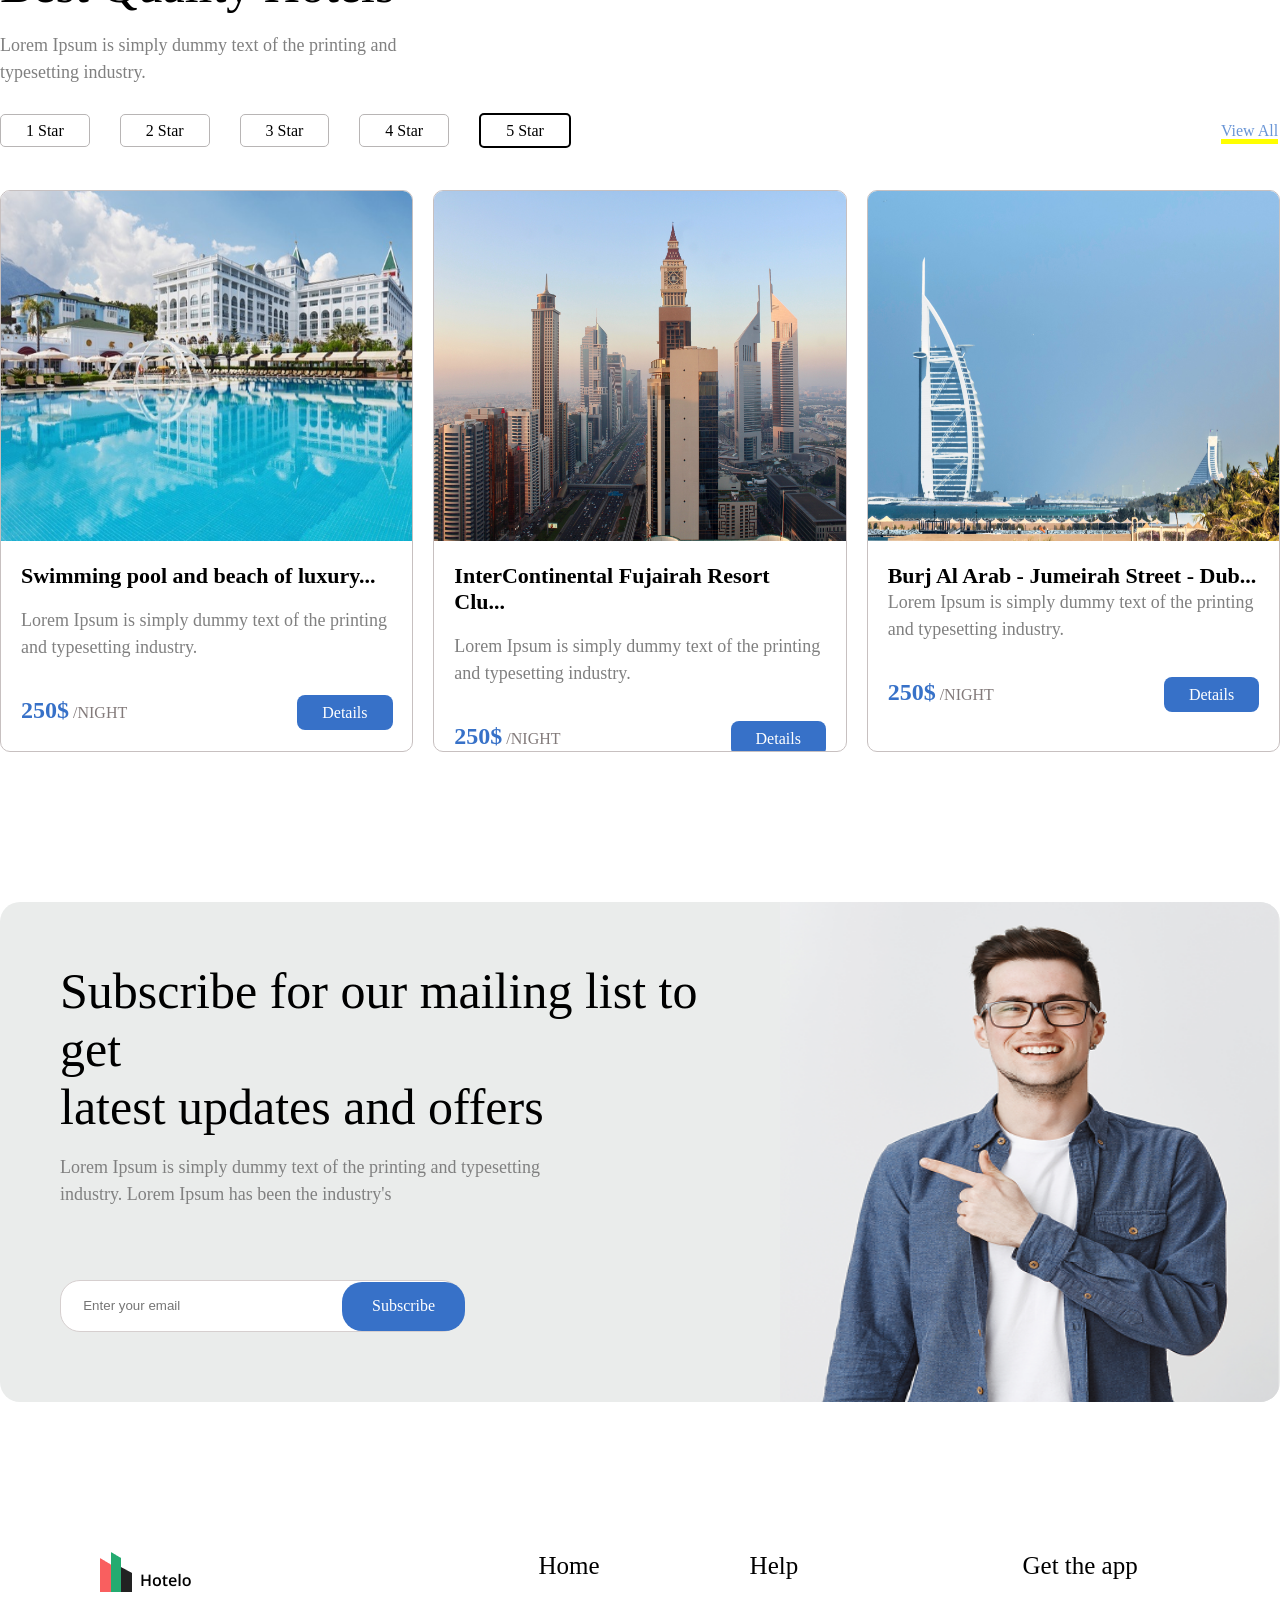
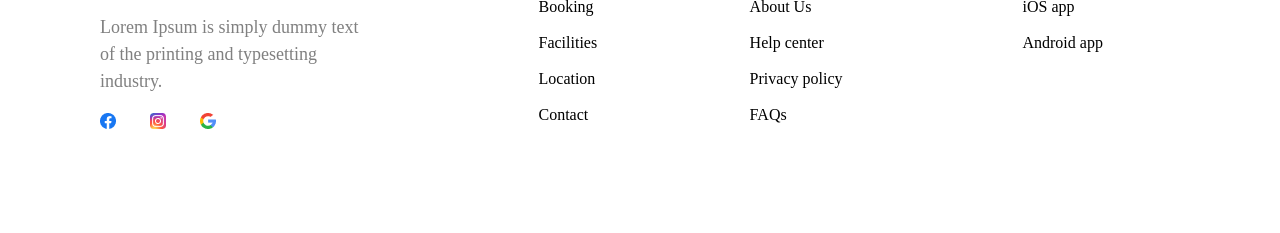
==== commit 5fd89790: "vse" ====
--- a/index.html
+++ b/index.html
@@ -8,14 +8,14 @@
 </head>
 <body>
     <div class="yak">
-        <img src="suratho./logo.png" alt="">
+        <img src="./suratho/logo.png" alt="">
         <div class="a">
             <p>Booking</p>
             <p>Facilities</p>
             <p>About Us</p>
             <p>Location</p>
             <p>Contact</p>
-            <p><img src="suratho./menu.png" alt=""></p>
+            <p><img src="./suratho/menu.png" alt=""></p>
             <p class="a2">Sign in</p>
         </div>
     </div><br><br><br><br><br>
@@ -38,12 +38,12 @@
     </div>
     <div class="bb">
         <div class="bba">
-            <img class="bb1" src="suratho./0aa79cee4c5f9ad91caf1a76918bd764de455822.jpg" alt="">
+            <img class="bb1" src="./suratho/0aa79cee4c5f9ad91caf1a76918bd764de455822.jpg" alt="">
             <p class="bb3">Wagstaffe NSW, Australia</p>
         </div>
         <div class="bbs">
-            <img class="bb2" src="suratho./0547943416022c13d3003c291d706c39757c4563.jpg" alt="">
-            <img class="bb2" src="suratho./b65bb3172a5871f28a7e9238abd52b79dd145bc7.jpg" alt="">
+            <img class="bb2" src="./suratho/0547943416022c13d3003c291d706c39757c4563.jpg" alt="">
+            <img class="bb2" src="./suratho/b65bb3172a5871f28a7e9238abd52b79dd145bc7.jpg" alt="">
         </div>
     </div>
     <div class="se">
@@ -56,28 +56,28 @@
     </div>
     <div class="cse">
         <div class="cc2">
-            <img class="rasm" src="suratho./Group 78.png" alt="">
+            <img class="rasm" src="./suratho/Group 78.png" alt="">
             <p class="c5">Private Workspace</p>
             <p class="b2 p">Lorem Ipsum is simply dummy text of the printing and typesetting industry. Lorem Ipsum has</p>
         </div>
         <div class="cc2">
-            <img class="rasm" src="suratho./Group 78.png" alt="">
+            <img class="rasm" src="./suratho/Group 78.png" alt="">
             <p class="c5">Parking Area</p>
             <p class="b2 p">Lorem Ipsum is simply dummy text of the printing and typesetting industry. Lorem Ipsum has</p>
         </div>
         <div class="cc2">
-            <img class="rasm" src="suratho./Group 78.png" alt="">
+            <img class="rasm" src="./suratho/Group 78.png" alt="">
             <p class="c5">Free Wifi</p>
             <p class="b2 p">Lorem Ipsum is simply dummy text of the printing and typesetting industry. Lorem Ipsum has</p>
         </div>
         <div class="cc2">
-            <img class="rasm" src="suratho./Group 78.png" alt="">
+            <img class="rasm" src="./suratho/Group 78.png" alt="">
             <p class="c5">Breakfast</p>
             <p class="b2 p">Lorem Ipsum is simply dummy text of the printing and typesetting industry. Lorem Ipsum has</p>
         </div>
     </div>
     <div class="chor">
-        <div class="d"><img class="sur" src="suratho./6e54459f9fb5a64832fabd87f2ac6a8c205bda63.jpg" alt=""></div>
+        <div class="d"><img class="sur" src="./suratho/6e54459f9fb5a64832fabd87f2ac6a8c205bda63.jpg" alt=""></div>
         <div class="dd">
             <h1 class="c7">Finest Luxury Hotels <br>& Resort</h1><br> 
             <p class="b2">Lorem Ipsum is simply dummy text of the printing and typesetting industry. Lorem Ipsum has been the industry's standard dummy text ever since the 1500s, when an unknown printer took a galley of type and scrambled it to make a type specimen book.</p><br><br>
@@ -103,18 +103,18 @@
         </div>
     </div>
     <div class="panj">
-        <img class="f" src="suratho./Group (1).png" alt="">
-        <img class="f" src="suratho./Group (2).png" alt="">
-        <img class="f" src="suratho./g7402.png" alt="">
-        <img class="" src="suratho./Vector (2).png  " alt="">  <img class="f" src="suratho/Vector (3).png" alt="">
-        <img class="" src="suratho./Group (3).png" alt="">
+        <img class="f" src="./suratho/Group (1).png" alt="">
+        <img class="f" src="./suratho/Group (2).png" alt="">
+        <img class="f" src="./suratho/g7402.png" alt="">
+        <img class="" src="./suratho/Vector (2).png  " alt="">  <img class="f" src="./suratho/Vector (3).png" alt="">
+        <img class="" src="./suratho/Group (3).png" alt="">
     </div>
     <div class="shash">
         <div class="g">    
-            <img class="g1" src="suratho./a42321b5734e60d9dc0d523585b0866c8ec7f13e.jpg" alt="">
+            <img class="g1" src="./suratho/a42321b5734e60d9dc0d523585b0866c8ec7f13e.jpg" alt="">
         </div>
         <div class="gg">
-            <img class="g2" src="suratho./0a1e91fcc7a2b1d5b880a7ae38500f1c8b71940d.jpg" alt="">
+            <img class="g2" src="./suratho/0a1e91fcc7a2b1d5b880a7ae38500f1c8b71940d.jpg" alt="">
             <p>Nazmul Nabeel</p><br>
             <p class="g3">“Lorem Ipsum is simply dummy text of the printing and typesetting industry. Lorem Ipsum has been the industry's standard dummy text ever since the ”</p>
         </div>
@@ -127,19 +127,19 @@
         </div>
         <div class="hh">
             <div class="hh1">
-                <img class="h5" src="suratho./d17e1e470714a8e308508e9b78831f2c15919e12.jpg" alt=""><br><br>
+                <img class="h5" src="./suratho/d17e1e470714a8e308508e9b78831f2c15919e12.jpg" alt=""><br><br>
                 <h3 class="h8">Swimming pool and beach of luxury...</h3><br>
                 <p class="b2 i">Lorem Ipsum is simply dummy text of the printing and typesetting industry.</p><br><br>
                 <span class="h10">250$</span><span class="h9"> /NIGHT</span><span class="h11">Details</span>
             </div>
             <div class="hh1">
-                <img class="h5" src="suratho./82d24fffd10d985c1728a6e87078d28a005b0eaf.jpg" alt=""><br><br>
+                <img class="h5" src="./suratho/82d24fffd10d985c1728a6e87078d28a005b0eaf.jpg" alt=""><br><br>
                 <h3 class="h8">InterContinental Fujairah Resort Clu...</h3><br>
                 <p class="b2 i">Lorem Ipsum is simply dummy text of the printing and typesetting industry.</p><br><br>
                 <span class="h10">250$</span><span class="h9"> /NIGHT</span><span class="h11">Details</span>
             </div>
             <div class="hh1">
-                <img class="h5" src="suratho./8c123b7ab0edb8a42778b303db8c836d6b7d6777.jpg" alt=""><br><br>
+                <img class="h5" src="./suratho/8c123b7ab0edb8a42778b303db8c836d6b7d6777.jpg" alt=""><br><br>
                 <h3 class="h8">Burj Al Arab - Jumeirah Street - Dub...</h3><br50px>
                 <p class="b2 i">Lorem Ipsum is simply dummy text of the printing and typesetting industry.</p><br><br>
                 <span class="h10">250$</span><span class="h9"> /NIGHT</span><span class="h11">Details</span>
@@ -155,16 +155,16 @@
             </div>
         </div>
         <div class="jjj">
-            <img class="j3" src="suratho./Image (3).png" alt="">
+            <img class="j3" src="./suratho/Image (3).png" alt="">
         </div>
     </div>
     <div class="nuh">
         <div class="k">
-            <img src="suratho./Group 19.png" alt=""><br><br>
+            <img src="./suratho/Group 19.png" alt=""><br><br>
             <p class="b2">Lorem Ipsum is simply dummy text <br> of the printing and typesetting <br> industry.</p><br>
-                <img class="k1" src="suratho./Group 23.png" alt="">
-                <img class="k1" src="suratho./Group 24.png" alt="">
-                <img src="suratho./search 1.png" alt="">
+                <img class="k1" src="./suratho/Group 23.png" alt="">
+                <img class="k1" src="./suratho/Group 24.png" alt="">
+                <img src="./suratho/search 1.png" alt="">
         </div>
         <div class="kk">
             <p class="k3">Home</p><br>
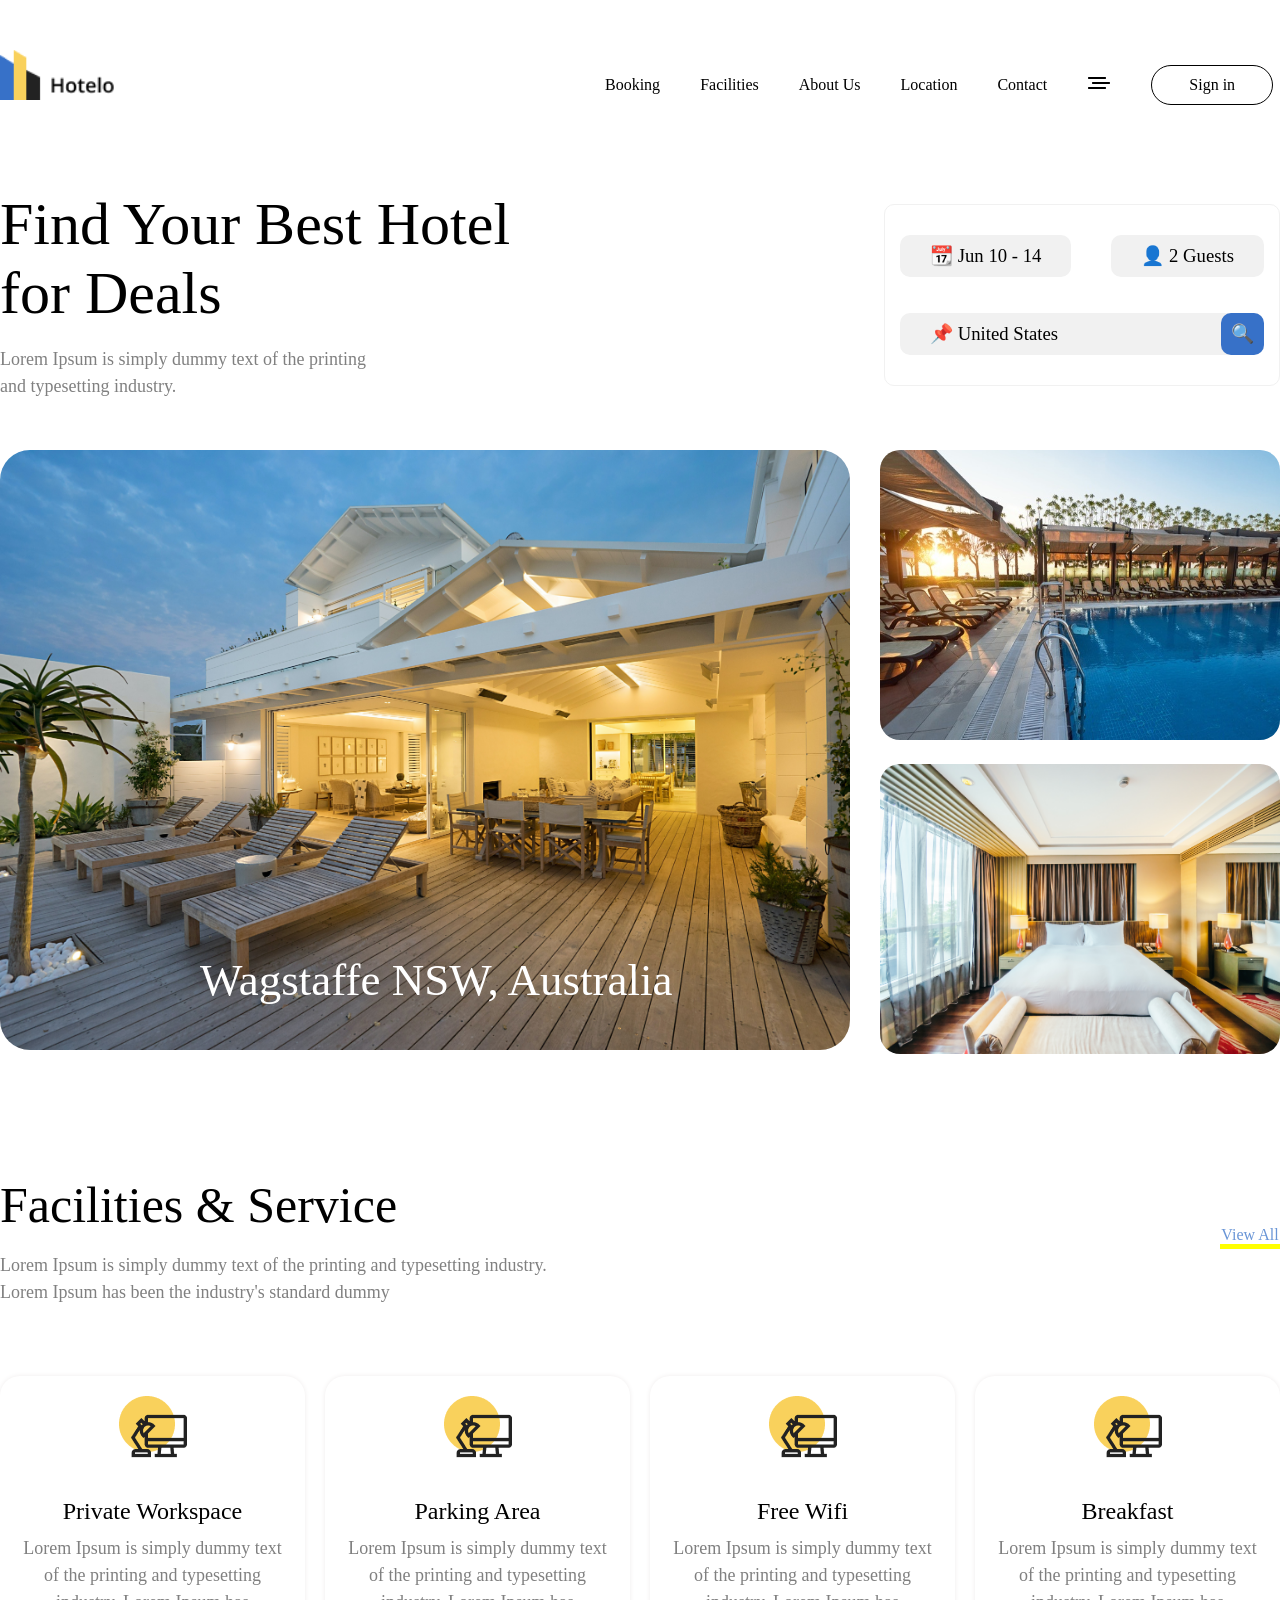
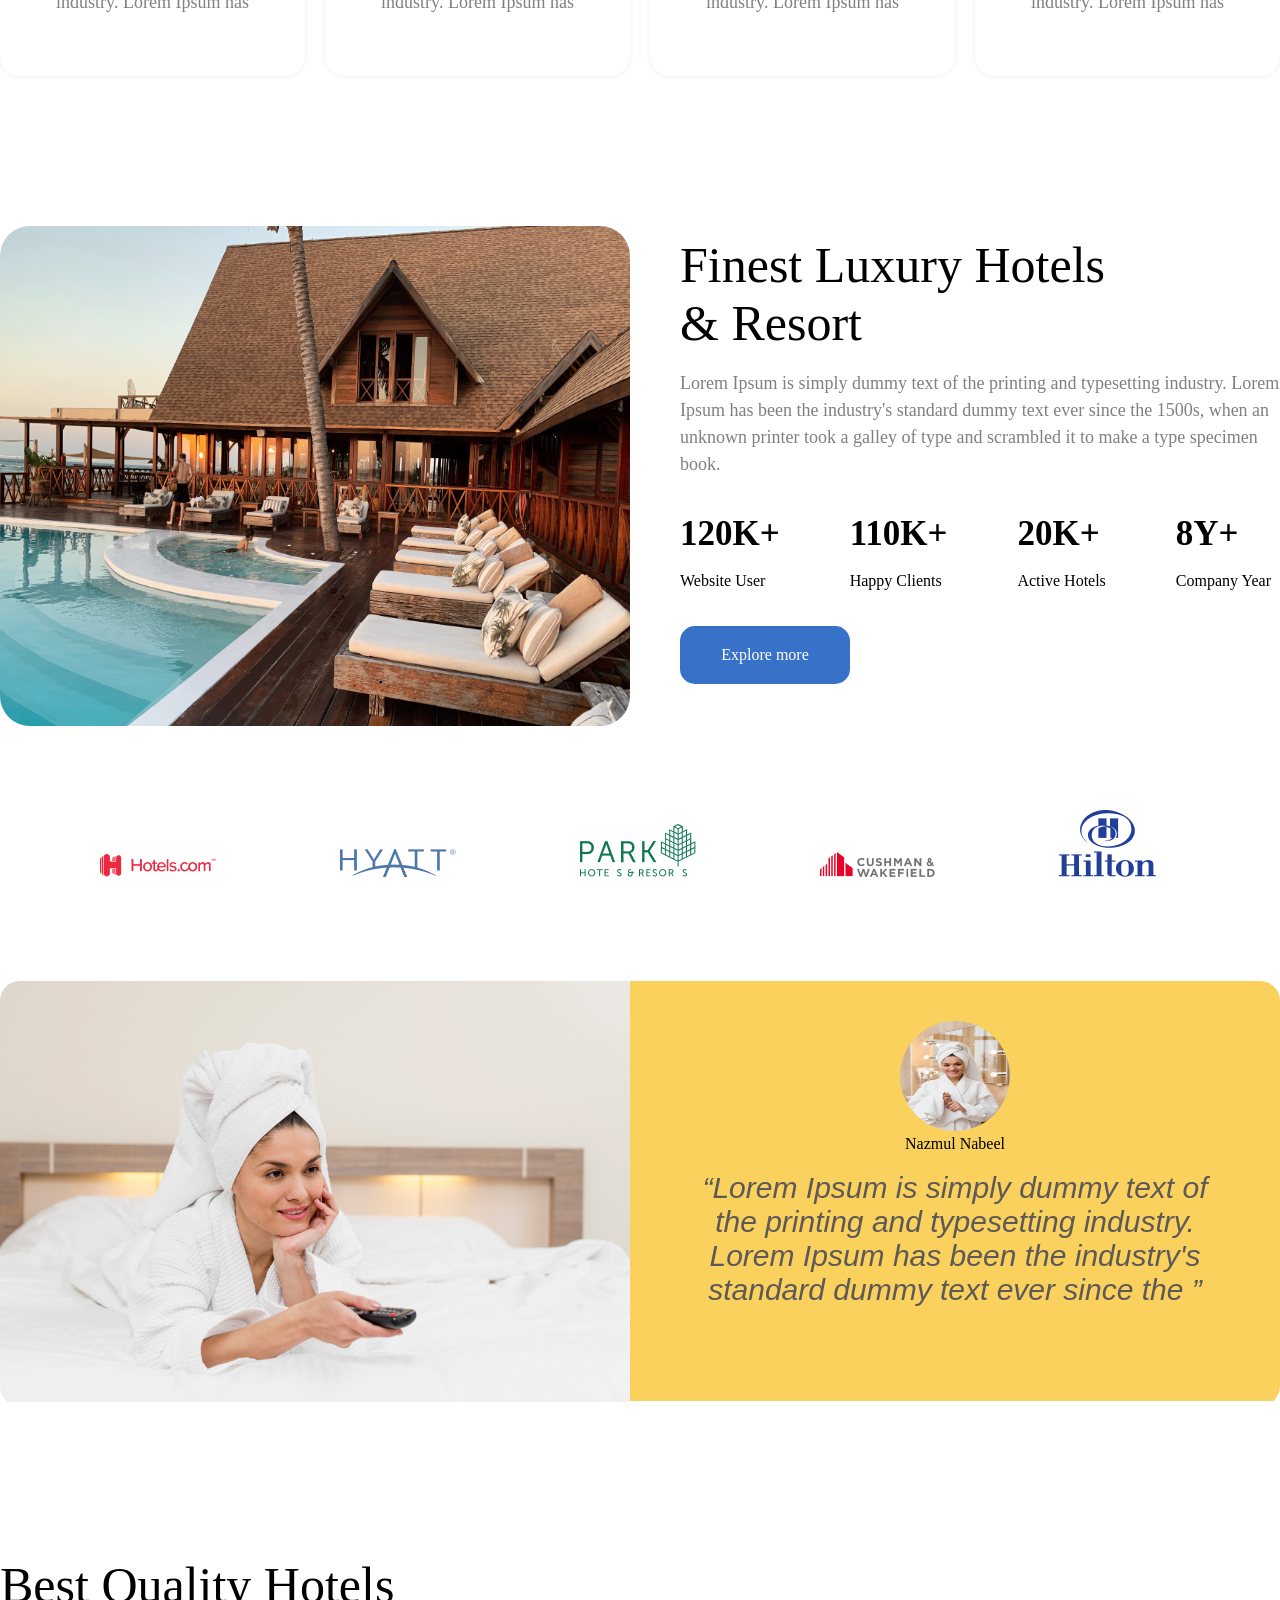
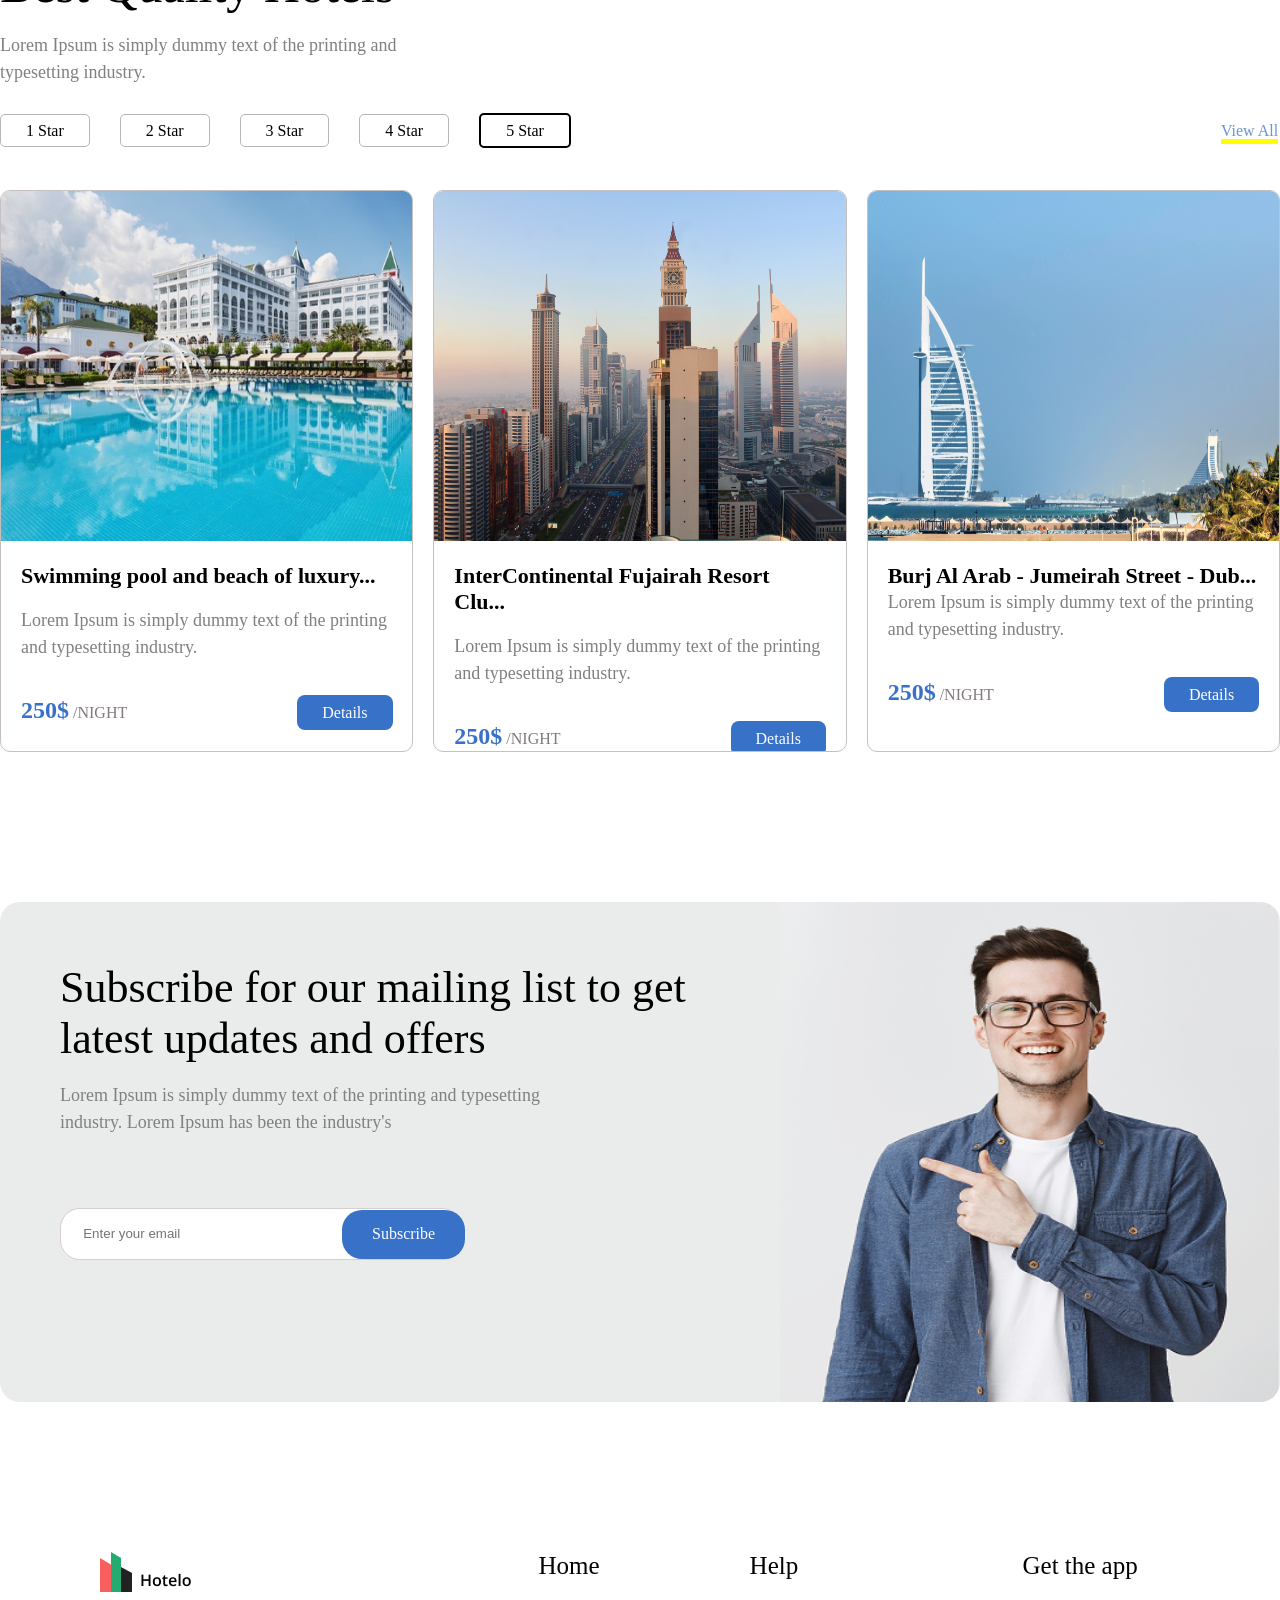
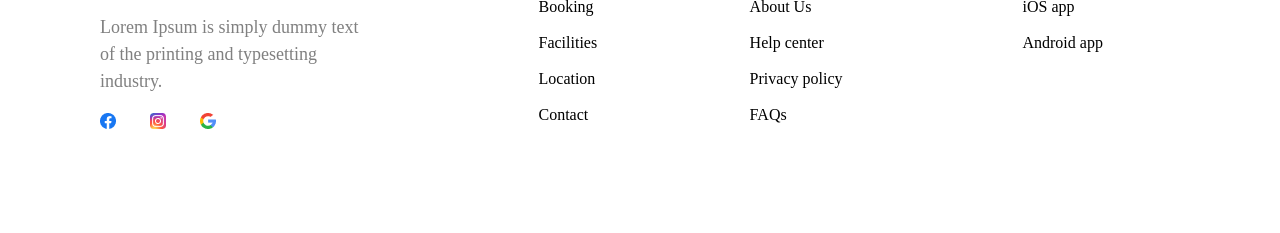
==== commit ca443105: "ok" ====
--- a/index.html
+++ b/index.html
@@ -148,7 +148,7 @@
     </div>
     <div class="hasht">
         <div class="j">
-            <h1 class="c7 v">Subscribe for our mailing list to get <br> latest updates and offers</h1><br>
+            <h1 class="v">Subscribe for our mailing list to get <br> latest updates and offers</h1><br>
             <p class="b2">Lorem Ipsum is simply dummy text of the printing and typesetting <br> industry. Lorem Ipsum has been the industry's </p><br><br><br><br>
             <div class="jj">
                 <input class="j1" type="text" placeholder="      Enter your email"><span class="j2">Subscribe</span>
--- a/barnoma.css
+++ b/barnoma.css
@@ -266,6 +266,9 @@
 }
 .v{
     padding-top: 60px;
+    font-size: 44px;
+    font-weight: 500;
+    padding-right: 24.2px;
 }
 .j1{
     width: 400px;
